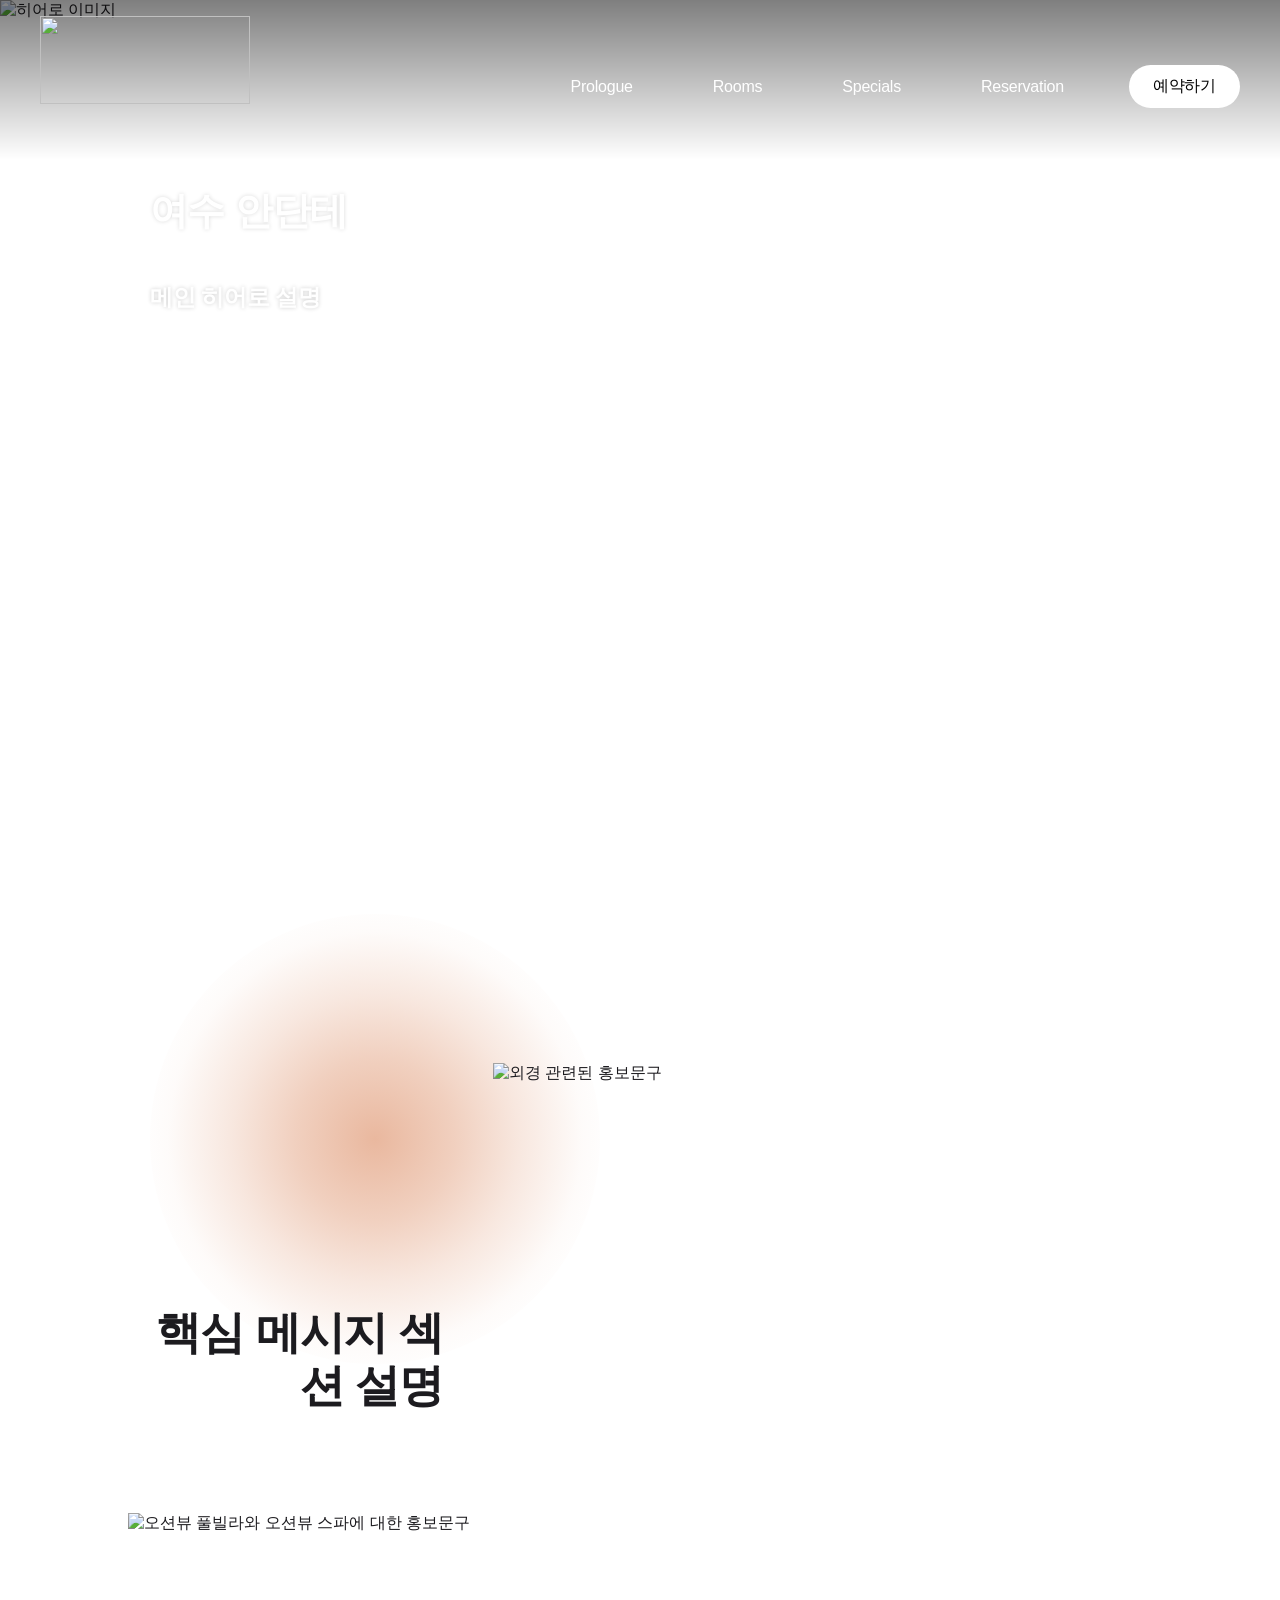
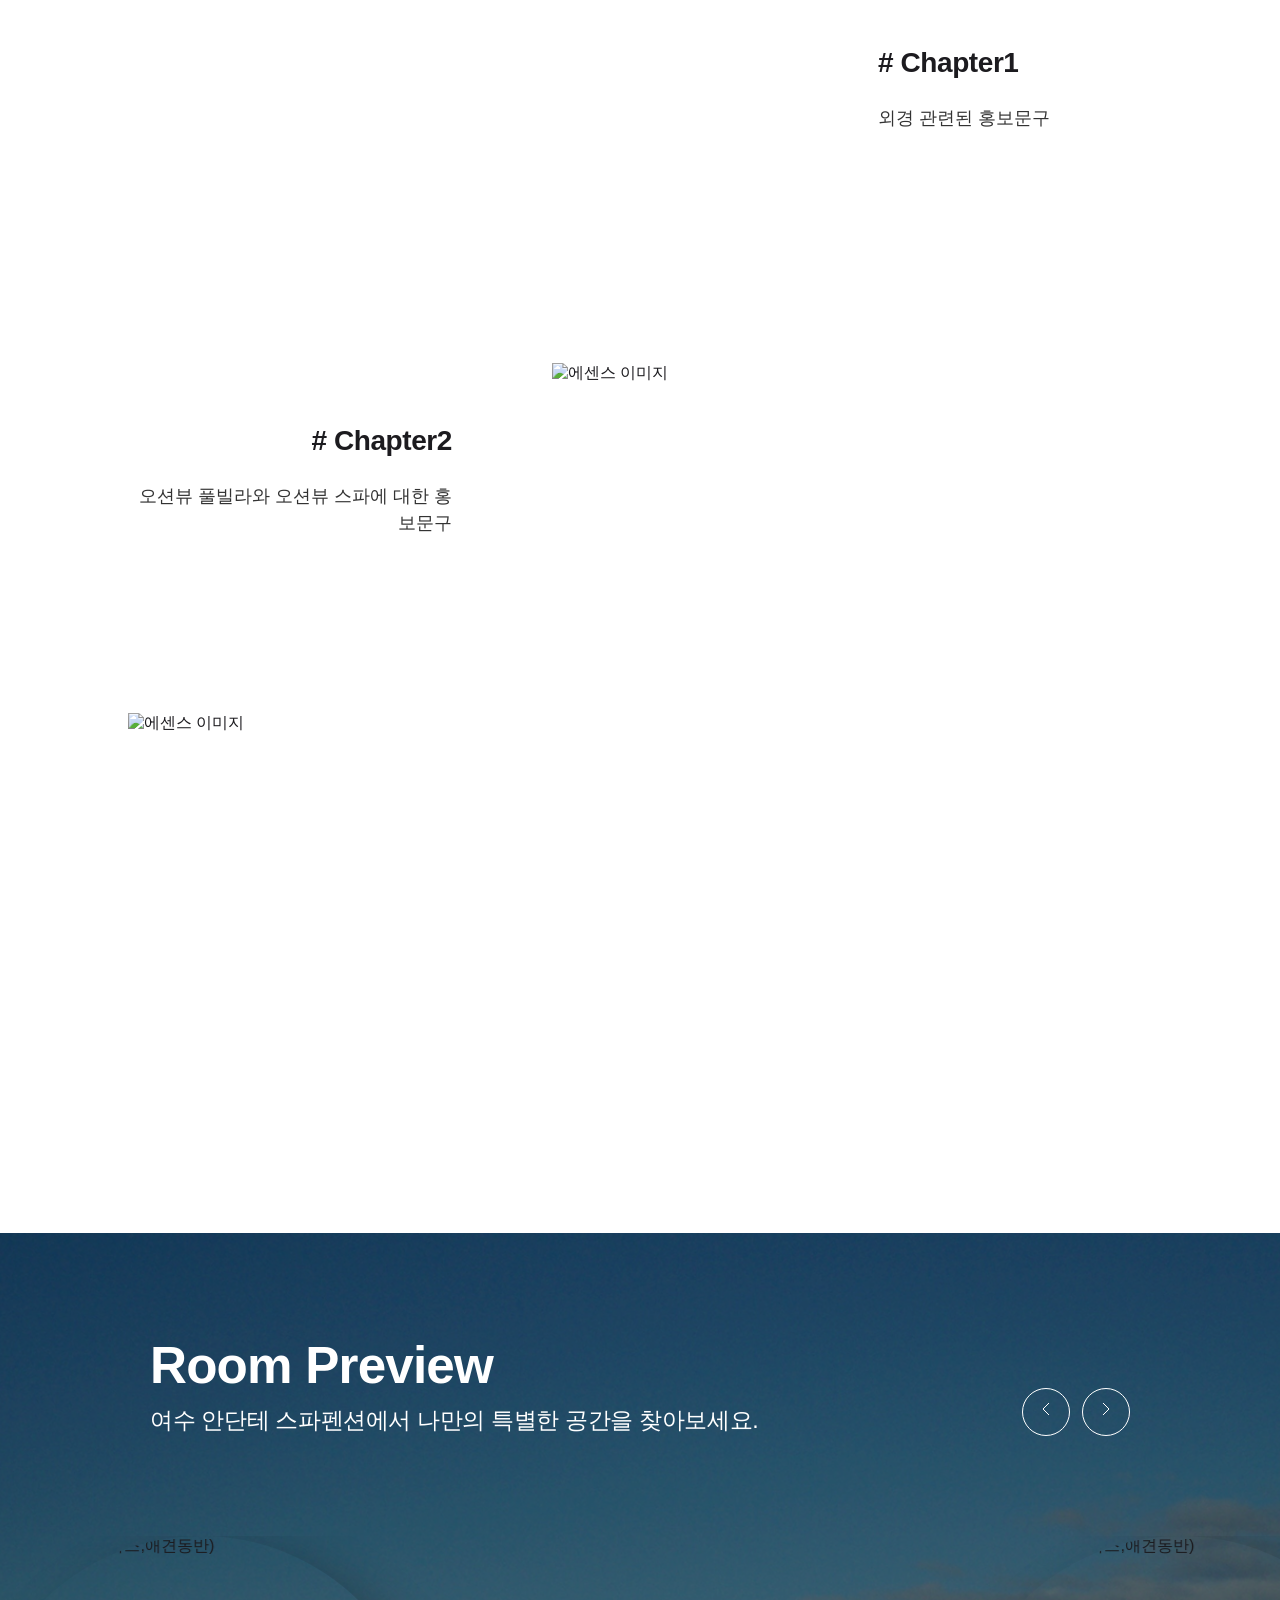
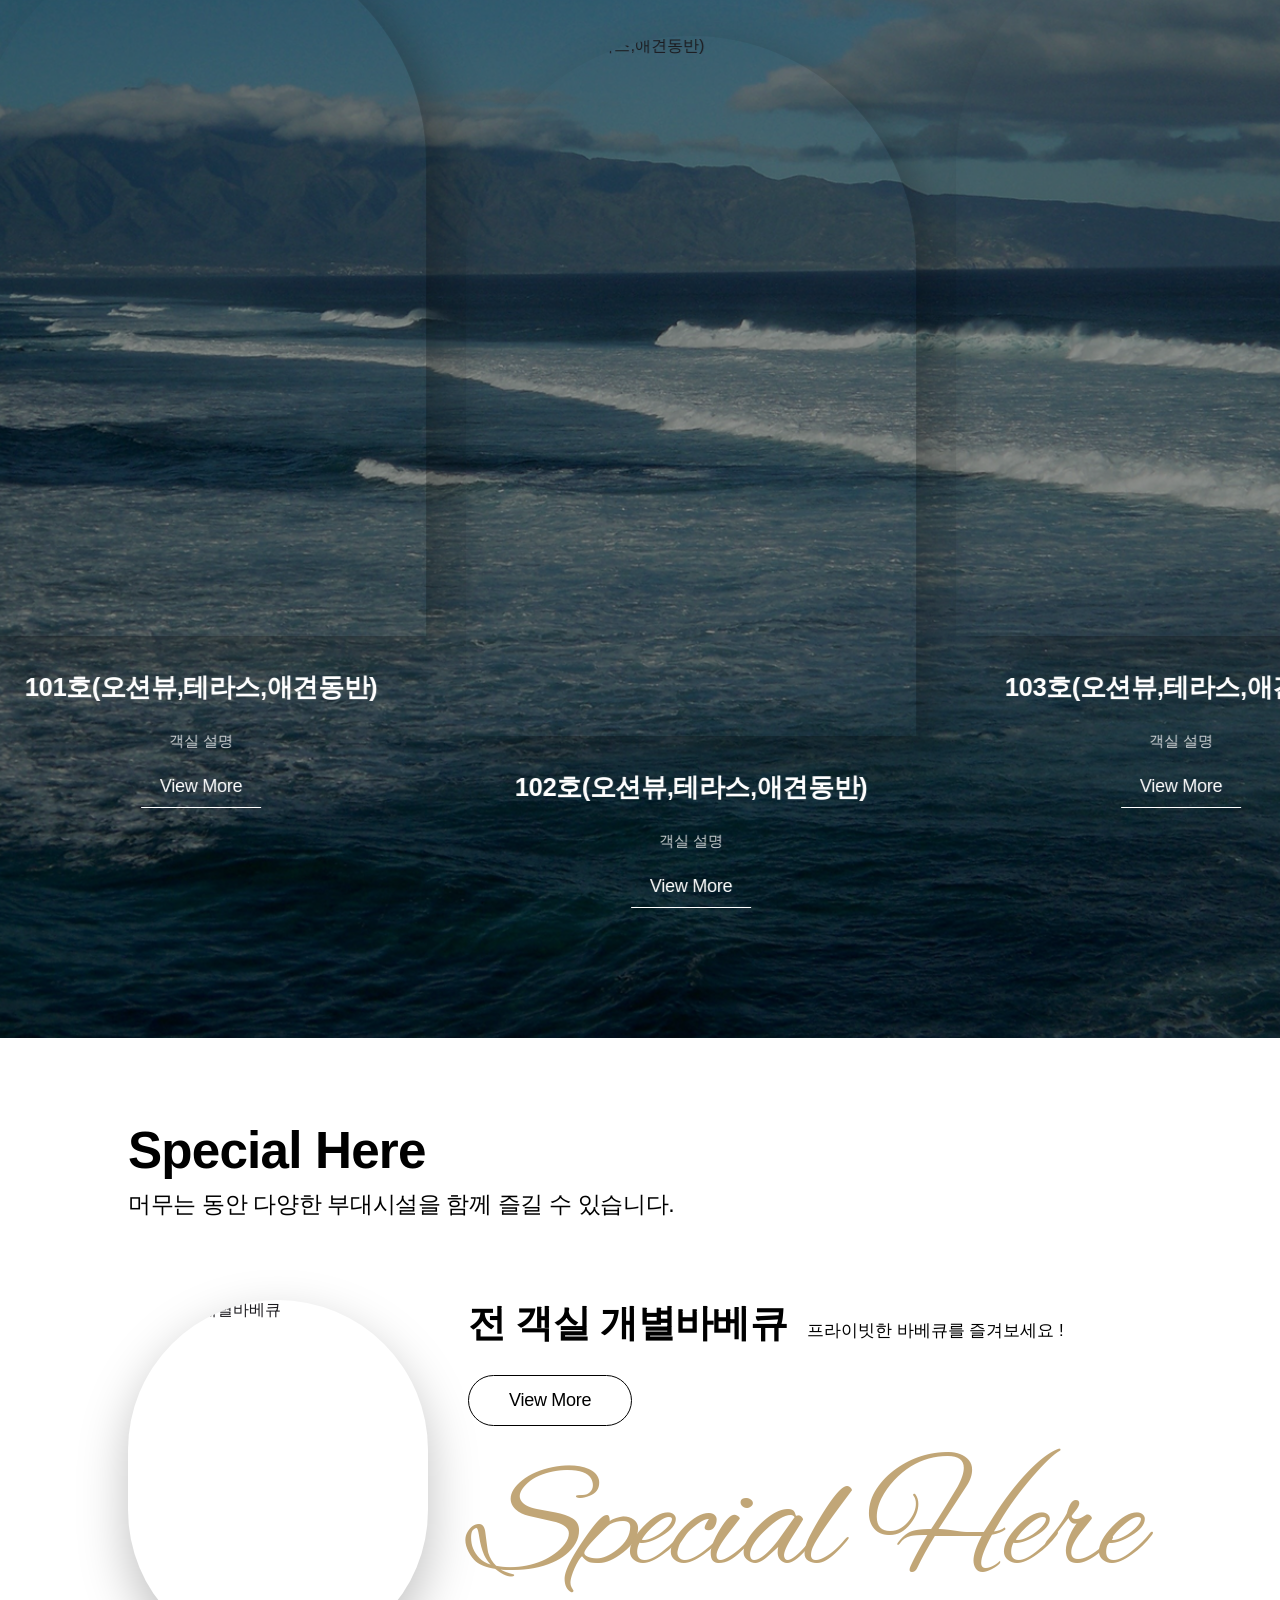
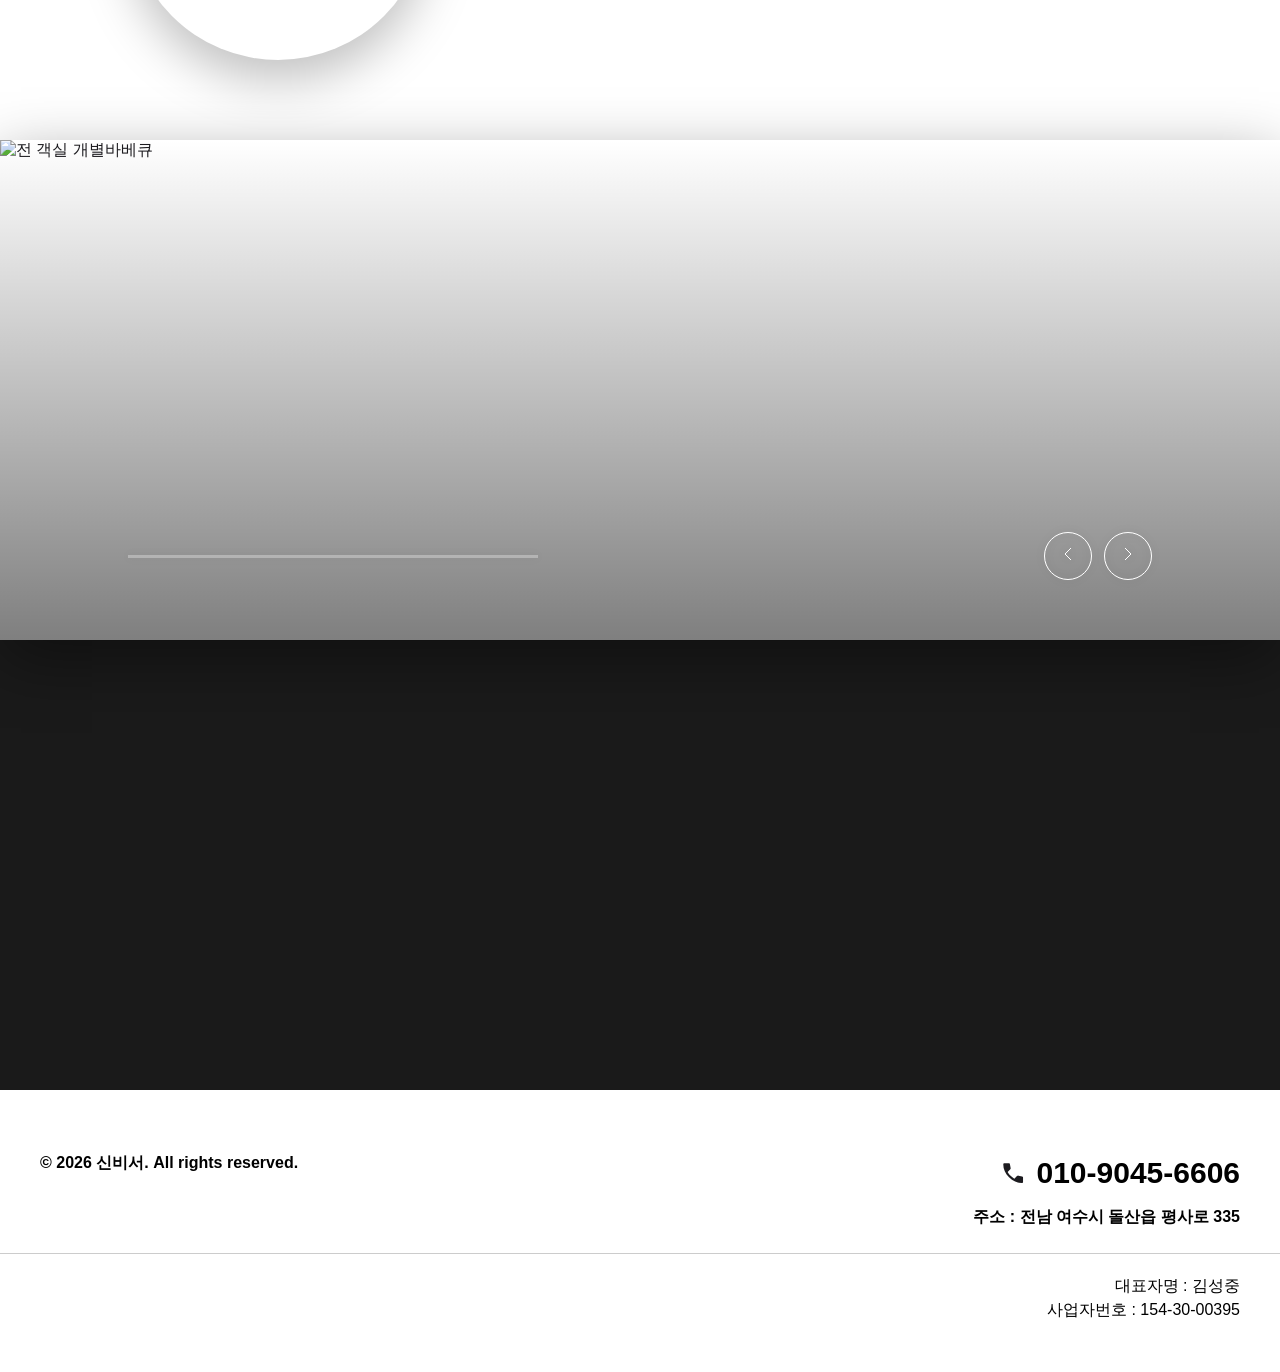
==== index.html @ b18915a6 "Website for andantespa.kr using fullpage_visual template" ====
<!DOCTYPE html>
<html lang="ko">
<head>
    <meta charset="UTF-8">
    <meta name="viewport" content="width=device-width, initial-scale=1.0">
    <title>달토글램핑 - Dalto Glamping</title>

    <!-- Stylesheets -->
    <link rel="stylesheet" href="styles/theme.css">
    <link rel="stylesheet" href="styles/common.css">
    <link rel="stylesheet" href="styles/index.css">
    <link rel="stylesheet" href="styles/popup.css">
  <!-- Open Graph Meta Tags for Social Media -->
  <meta property="og:type" content="website" />
  <meta property="og:title" content="여수 안단테 스파펜션 - 홈" />
  
  
  <meta property="og:url" content="https://andantespa.kr" />

  <!-- Twitter Card Meta Tags -->
  <meta name="twitter:card" content="summary_large_image" />
  <meta name="twitter:title" content="여수 안단테 스파펜션 - 홈" />
  
  
</head>
<body>
    <!-- Navigation (Header) - page-wrapper 밖으로 분리 -->
    <div class="navigation-off">
        <div id="header-container"></div>
    </div>

    <div class="page-wrapper">
        <!-- CUSTOM FIELD : 메인 소개 섹션 이미지 매핑 -->
        <div class="main-section">
            <div class="main-bg" data-hero-slider></div>
            <div class="main-content">
                <!-- custom field : 메인 소개 섹션 타이틀 매핑 -->
                <h1 class="main-title" data-hero-title></h1>
                <div class="title-divider"><div class="bar-progress"></div></div>
                <!-- custom field : 메인 소개 섹션 설명 매핑 -->
                <p class="main-subtitle" data-hero-description></p>
            </div>
            <div class="main-arrow">
                <div class="arrow-left"></div>
                <p class="arrow-number">01</p>
                <div class="arrow-divider"></div>
                <p class="arrow-number">10</p>
                <div class="arrow-right"></div>
            </div>
        </div>

        <!-- custom field : 핵심 메시지 섹션 -->
        <div class="content-1 essence-section">
            <div class="gradient-circle anim-scale-in"></div>

            <div class="content-1-inner">
                <div class="content-group">
                    <div class="title-text" data-essence-description></div>
                    <!-- custom field : 핵심 메시지 섹션 이미지 1 매핑 , 이미지는 총 4개까지만-->
                    <div class="content-image large anim-fade-right">
                        <img data-essence-image-1 src="" alt="">
                    </div>
                </div>

                <div class="con1-item con1-1">
                    <!-- custom field : 핵심 메시지 섹션 이미지 2 매핑 -->
                    <div class="content-image anim-fade-left">
                        <img data-essence-image-2 src="" alt="">
                    </div>
                    <div class="content-text anim-fade-right">
                        <h3 class="chapter-tag"># Chapter1</h3>
                        <!-- custom field : 핵심 메시지 섹션 이미지 1 설명 매핑 -->
                        <p class="chapter-content" data-essence-image-description-1></p>
                    </div>
                </div>

                <div class="con1-34">
                    <div class="con1-item con1-3">
                        <div class="content-text right anim-fade-left">
                            <h3 class="chapter-tag"># Chapter2</h3>
                            <!-- custom field : 핵심 메시지 섹션 이미지 2 설명 매핑 -->
                            <p class="chapter-content" data-essence-image-description-2></p>
                        </div>
                        <!-- custom field : 핵심 메시지 섹션 이미지 3 매핑 -->
                        <div class="content-image tall anim-fade-right">
                            <img data-essence-image-3 src="" alt="">
                        </div>
                    </div>

                    <div class="con1-item con1-4">
                        <!-- custom field : 핵심 메시지 섹션 이미지 4 매핑 -->
                        <div class="content-image wide anim-fade-up">
                            <img data-essence-image-4 src="" alt="">
                        </div>
                    </div>
                </div>
            </div>
        </div>

        <!-- room preview section : 커스텀 영역 x / 룸 정보 매핑 -->
        <div class="content-2 room-preview-section" >
            <div class="content-2-bg"></div>
            <div class="section-header">
                <div class="section-header-outer">
                    <div class="section-header-inner">
                        <div class="text-block">
                            <h2 class="section-title">Room Preview</h2>
                            <!-- 문구 변경되어야 함 (숙소명 + 하드코딩 문구 )-->
                            <p class="section-subtitle" data-rooms-subtitle></p>
                        </div>
                        <div class="arrow-block">
                            <button class="nav-btn prev"><svg width="24" height="24" viewBox="0 0 24 24" fill="none"><path d="M15 6L9 12L15 18" stroke="currentColor" stroke-width="1"/></svg></button>
                            <button class="nav-btn next"><svg width="24" height="24" viewBox="0 0 24 24" fill="none"><path d="M9 6L15 12L9 18" stroke="currentColor" stroke-width="1"/></svg></button>
                        </div>
                    </div>
                </div>
            </div>

            <div class="room-grid">
                <div class="room-scroll-track" data-rooms-container>
                    <!-- 숙소관리 객실 타입 개수에 따라 동적 생성 -->
                </div>
            </div>
        </div>

        <!-- facility section : 커스텀 영역 x / 부대시설 정보 매핑 -->
        <div class="content-3 facility-section">
            <div class="special-left">
                <div class="special-header anim-fade-up">
                    <!-- 하드코딩, 매핑 x -->
                    <h2>Special Here</h2>
                    <p>머무는 동안 다양한 부대시설을 함께 즐길 수 있습니다.</p>
                </div>

                <div class="meditation-image anim-scale-in">
                    <!-- 부대시설 이미지 동적 생성 (mapper) -->
                </div>

                <div class="meditation-info anim-fade-right">
                    <!-- 부대시설 정보 동적 생성 (mapper) -->
                </div>
                <!-- 하드코딩, 매핑 x -->
                <p class="special-script">Special Here</p>

                <div class="arrow-decoration">
                    <svg width="856" height="250" viewBox="0 0 856 250" fill="none" style="overflow:visible">
                        <circle cx="731" cy="125" r="125" fill="white" fill-opacity="0.4"/>
                        <path d="M0 146.5C0 146.5 448.741 146.5 776 146.5L700 89.9999" stroke="black"/>
                    </svg>
                </div>
            </div>

            <div class="special-right anim-fade-right">
                <div class="special-right-image">
                    <!-- 부대시설 오른쪽 이미지 동적 생성 (mapper) -->
                    <div class="image-overlay"></div>
                </div>
                <div class="special-bar">
                    <div class="bar-line"><div class="bar-progress"></div></div>
                    <div class="bar-controls">
                        <button><svg width="24" height="24" viewBox="0 0 24 24" fill="none"><path d="M15 6L9 12L15 18" stroke="currentColor" stroke-width="1"/></svg></button>
                        <button><svg width="24" height="24" viewBox="0 0 24 24" fill="none"><path d="M9 6L15 12L9 18" stroke="currentColor" stroke-width="1"/></svg></button>
                    </div>
                </div>
            </div>
        </div>

        <!-- custom field : 마무리 섹션 -->
        <div class="content-4 closing-section">
            <!-- custom field : 마무리 섹션 이미지 한장 매핑 -->
            <div class="content-4-bg" data-closing-image></div>
            <div class="content-4-text">
                <!-- custom field : 마무리 섹션 제목 매핑 -->
                <h2 data-closing-title></h2>
                <!-- custom field : 마무리 섹션 내용 매핑 -->
                <p data-closing-description></p>
            </div>
        </div>

        <!-- Footer -->
        <div id="footer-container"></div>
    </div>

    <!-- Popup -->
    <div id="popup-container"></div>

    <!-- Scripts -->
    <script src="js/common.js"></script>
    <script src="js/pages/index.js"></script>

    <!-- Data Mapper -->
    <script src="js/image-helpers.js"></script>
    <script src="js/data-mapper/core/base-mapper.js"></script>
    <script src="js/data-mapper/pages/index-mapper.js"></script>
    <script src="js/preview-handler.js"></script>

    <!-- Header / Footer Loader (header.html 로드 → 내부 스크립트 추출 실행 → HeaderFooterMapper 초기화) -->
    <script src="js/header-footer-loader.js"></script>

    <!-- Popup -->
    <script src="js/popup.js"></script>
</body>
</html>
---- styles/theme.css ----
/* CDN Fonts */
@import url('https://cdn.jsdelivr.net/gh/orioncactus/pretendard/dist/web/static/pretendard.min.css');
@import url('https://use.typekit.net/vll4umt.css');

/* Font Faces */
@font-face {
  font-family: 'Aritaburi';
  src: url('https://cdn.jsdelivr.net/gh/projectnoonnu/noonfonts_one@1.0/Arita-buri-SemiBold.woff') format('woff');
  font-weight: 400;
  font-display: swap;
}

/* CSS Variables */
:root {
  --font-ko-main: 'Aritaburi', sans-serif;
  --font-ko-sub: 'Pretendard', sans-serif;
  --font-en-main: 'amandine', sans-serif;
}
---- styles/common.css ----
/* Alex Brush (하드코딩 전용) */
@import url('https://fonts.googleapis.com/css2?family=Alex+Brush&display=swap');
/* Montserrat (하드코딩 전용) */
@import url('https://fonts.googleapis.com/css2?family=Montserrat:wght@400;500;600;700&display=swap');

/* ==========================================
   COMMON STYLES - 피그마 디자인 기반
   ========================================== */

* {
    margin: 0;
    padding: 0;
    box-sizing: border-box;
}

ul, ol, li {
    list-style: none;
}

html {
    font-size: 16px;
}

body {
    font-family: var(--font-ko-sub);
    color: #1c1b1f;
    background: white;
    overflow-x: hidden;
}

img {
    width: 100%;
    height: 100%;
    display: block;
}

a {
    text-decoration: none;
    color: inherit;
}

button {
    border: none;
    background: none;
    cursor: pointer;
    font-family: inherit;
}

/* ==========================================
   HEADER (공통 헤더)
   ========================================== */

.site-header {
    position: fixed;
    left: 0;
    top: 0;
    width: 100%;
    height: 120px;
    z-index: 1001;
    display: flex;
    align-items: center;
    justify-content: center;
    overflow: visible;
    transition: background 0.3s ease;
}

.header-wrapper {
    width: 100%;
    max-width: 1600px;
    flex: 1 1 auto;
    height: 100%;
    position: relative;
    z-index: 1004;
}

.header-inner {
    position: relative;
    display: flex;
    justify-content: space-between;
    align-items: center;
    width: 100%;
    height: 100%;
    padding: 0 40px;
    box-sizing: border-box;
}

.header-logo {
    flex-shrink: 0;
    width: 210px;
    height: 88px;
}

.header-logo img {
    width: 100%;
    height: 100%;
    object-fit: cover;
}

.header-nav {
    display: flex;
    align-items: center;
    gap: 80px;
    align-self: flex-end;
    padding-bottom: 12px;
}

.nav-menu {
    list-style: none;
    display: flex;
    align-items: center;
    gap: 80px;
    margin: 0;
    padding: 0;
}

.nav-menu > li > a {
    font-family: var(--font-en-main);
    font-weight: 500;
    font-size: 20px;
    color: white;
    letter-spacing: -0.225px;
    padding: 0 15px;
}

.btn-book {
    background: white;
    color: black !important;
    padding: 11px 24px !important;
    border-radius: 50px;
    font-family: var(--font-en-main);
    font-weight: 500;
    font-size: 15px;
    letter-spacing: -0.225px;
    white-space: nowrap;
    flex-shrink: 0;
}

.btn-ybs {
    background: white;
    color: black !important;
    padding: 11px 24px !important;
    border-radius: 50px;
    font-family: var(--font-en-main);
    font-weight: 500;
    font-size: 15px;
    letter-spacing: -0.225px;
    white-space: nowrap;
    flex-shrink: 0;
}

.ybs-short {
    display: none;
}

/* 버튼 그룹 - BOOK과 YBS 버튼을 나란히 배치 */
.button-group {
    display: flex !important;
    align-items: center;
    gap: 20px !important;
}

/* 데스크톱: 모바일 전용 요소 숨김 */
.header-menu-btn {
    display: none;
}

.book-short {
    display: none;
}

/* ==========================================
   HEADER DROPDOWN
   ========================================== */

/* 헤더 hover/focus 시 배경 전환 */
.site-header:hover,
.site-header:focus-within {
    background: rgba(40, 40, 40, 0.85);
}

/* 드롭다운 배경 패널 — 데스크톱: 배경만 표시, 콘텐츠 숨김 */
.header-dropdown {
    position: absolute;
    left: 0;
    top: 100%;
    width: 100%;
    height: auto;
    min-height: 350px;
    max-height: calc(100vh - 100px);
    overflow-y: auto;
    -webkit-overflow-scrolling: touch;
    background: rgba(40, 40, 40, 0.85);
    border-top: 1px solid rgba(255, 255, 255, 0.15);
    opacity: 0;
    visibility: hidden;
    pointer-events: none;
    transition: opacity 0.15s ease, visibility 0s linear 0.15s;
    z-index: 1002;
}

.site-header:hover .header-dropdown,
.site-header:focus-within .header-dropdown {
    opacity: 1;
    visibility: visible;
    pointer-events: auto;
    transition: opacity 0.15s ease, visibility 0s linear 0s;
}

/* 데스크톱: 모바일 아코디언 콘텐츠 숨김 */
.header-dropdown-inner {
    display: none;
}

/* 데스크톱: 각 대메뉴 아래 서브메뉴 */
.has-dropdown {
    position: relative;
}

/* hover 브릿지: 메뉴와 서브메뉴 사이 빈 공간을 채워 hover 유지 */
.has-dropdown::after {
    content: '';
    position: absolute;
    top: 100%;
    left: -20px;
    right: -20px;
    height: 50px;
    background: transparent;
}

.dropdown-sub {
    position: absolute;
    top: calc(100% + 40px);
    left: 50%;
    transform: translateX(-50%);
    display: flex;
    flex-direction: column;
    align-items: center;
    gap: 4px;
    opacity: 0;
    visibility: hidden;
    pointer-events: none;
    z-index: 1003;
    transition: opacity 0.15s ease, visibility 0s linear 0.15s;
    max-height: calc(100vh - 200px);
    overflow-y: auto;
    -webkit-overflow-scrolling: touch;
    overscroll-behavior: contain;
    padding-bottom: 10px;
}

.site-header:hover .dropdown-sub,
.site-header:focus-within .dropdown-sub {
    opacity: 1;
    visibility: visible;
    pointer-events: auto;
    transition: opacity 0.15s ease, visibility 0s linear 0s;
}

.dropdown-sub a {
    font-family: var(--font-ko-sub);
    font-weight: 400;
    font-size: 16px;
    line-height: 2;
    color: rgba(255, 255, 255, 0.75);
    white-space: nowrap;
    padding: 0 15px;
    transition: color 0.2s ease;
    max-width: 200px;
    overflow: hidden;
    text-overflow: ellipsis;
    display: block;
    flex-shrink: 0;
}

.dropdown-sub a:hover,
.dropdown-sub a:focus {
    color: white;
}

/* 모바일 아코디언 기본 스타일 (데스크톱에서는 header-dropdown-inner가 숨김) */
.dropdown-columns {
    display: flex;
    gap: 33px;
    padding: 28px 0 45px;
}

.dropdown-col {
    display: flex;
    flex-direction: column;
    align-items: center;
    gap: 4px;
    min-width: 100px;
}

.dropdown-col a {
    font-family: var(--font-ko-sub);
    font-weight: 400;
    font-size: 17px;
    line-height: 2;
    color: rgba(255, 255, 255, 0.75);
    white-space: nowrap;
    transition: color 0.2s ease;
    max-width: 100%;
    overflow: hidden;
    text-overflow: ellipsis;
    display: block;
}

.dropdown-col a:hover,
.dropdown-col a:focus {
    color: white;
}

.dropdown-col-title {
    display: none;
}

.col-arrow {
    display: none;
}

.dropdown-col-links {
    display: flex;
    flex-direction: column;
    align-items: center;
    gap: 4px;
    max-height: calc(100vh - 250px);
    overflow-y: auto;
    -webkit-overflow-scrolling: touch;
}

/* 드롭다운 스크롤바 커스텀 스타일 */
.header-dropdown,
.dropdown-sub,
.dropdown-col-links {
    scrollbar-width: thin;
    scrollbar-color: rgba(255, 255, 255, 0.85) #2a2d35;
}

.header-dropdown::-webkit-scrollbar,
.dropdown-sub::-webkit-scrollbar,
.dropdown-col-links::-webkit-scrollbar {
    width: 4px;
}

.header-dropdown::-webkit-scrollbar-track,
.dropdown-sub::-webkit-scrollbar-track,
.dropdown-col-links::-webkit-scrollbar-track {
    background: #2a2d35;
    border-radius: 3px;
}

.header-dropdown::-webkit-scrollbar-thumb,
.dropdown-sub::-webkit-scrollbar-thumb,
.dropdown-col-links::-webkit-scrollbar-thumb {
    background: rgba(255, 255, 255, 0.85);
    border-radius: 3px;
}

.header-dropdown::-webkit-scrollbar-thumb:hover,
.dropdown-sub::-webkit-scrollbar-thumb:hover,
.dropdown-col-links::-webkit-scrollbar-thumb:hover {
    background: rgba(255, 255, 255, 0.95);
}

/* ==========================================
   FOOTER (공통 푸터)
   ========================================== */

.site-footer {
    background: var(--color-primary);
    margin-top: 0;
    padding: 60px 0 50px;
}

.footer-wrapper {
    width: 100%;
    max-width: 1600px;
    margin: 0 auto;
    display: flex;
    justify-content: space-between;
    align-items: flex-start;
    padding: 0 40px 0;
}

.footer-left {
    flex-shrink: 0;
}

.footer-copyright {
    font-family: var(--font-ko-sub);
    font-weight: 600;
    font-size: 16px;
    line-height: 1.6;
    color: black;
}

.footer-copyright p {
    margin: 0;
}

.footer-right {
    text-align: right;
}

.footer-contact {
    margin-bottom: 20px;
}

.contact-item {
    display: flex;
    align-items: center;
    justify-content: flex-end;
    gap: 10px;
    margin-bottom: 6px;
}

.icon-phone,
.icon-map {
    width: 26px;
    height: 26px;
}

.phone-number {
    font-family: var(--font-ko-sub);
    font-weight: 700;
    font-size: 30px;
    line-height: 1.5;
    color: black;
    margin: 0;
}

.address {
    font-family: var(--font-ko-sub);
    font-weight: 700;
    font-size: 16px;
    line-height: 2;
    color: black;
    margin: 0;
}

.footer-info {
    margin-top: 12px;
}

.footer-info p {
    font-family: var(--font-ko-sub);
    font-size: 16px;
    line-height: 1.5;
    color: black;
    margin: 0;
}

.footer-info strong {
    font-weight: 700;
}

.footer-divider {
    max-width: 1600px;
    height: 1px;
    background: rgba(0, 0, 0, 0.2);
    margin: 0 auto 20px;
}

.footer-info-wrapper {
    width: 100%;
    max-width: 1600px;
    margin: 0 auto;
    padding: 0 40px;
    text-align: right;
}

/* ==========================================
   TABLET RESPONSIVE (max-width: 1140px)
   ========================================== */

@media (max-width: 1140px) {
    .book-full {
        display: none;
    }

    .book-short {
        display: inline;
    }
}


/* ==========================================
   MEDIUM RESPONSIVE (max-width: 1400px)
   ========================================== */

@media (max-width: 1400px) {
    .header-nav {
        gap: 50px;
    }

    .nav-menu {
        gap: 50px;
    }

    .nav-menu > li > a {
        font-size: 16px;
    }

    .button-group {
        gap: 12px !important;
    }

    .dropdown-sub a {
        font-size: 14px;
        padding: 0 8px;
        max-width: 6em;
        overflow: hidden;
        text-overflow: ellipsis;
        white-space: nowrap;
    }
}

/* ==========================================
   TABLET RESPONSIVE (max-width: 1100px)
   ========================================== */

@media (max-width: 1100px) {
    .header-inner {
        padding: 0 20px;
    }

    .header-logo {
        flex-shrink: 1;
        min-width: 120px;
    }

    .header-nav {
        gap: 40px;
    }

    .nav-menu {
        gap: 40px;
    }

    .nav-menu > li > a {
        font-size: 15px;
        padding: 0 8px;
        white-space: nowrap;
    }

    .btn-book,
    .btn-ybs {
        padding: 9px 14px !important;
        font-size: 13px;
        white-space: nowrap;
        flex-shrink: 0;
    }

    .book-full {
        display: none;
    }

    .book-short {
        display: inline;
    }

    .button-group {
        gap: 10px !important;
    }
}

/* ==========================================
   MOBILE RESPONSIVE (max-width: 768px)
   ========================================== */

@media (max-width: 768px) {

    /* --- HEADER --- */
    .site-header {
        height: 70px;
    }

    .header-wrapper {
        max-width: 100%;
    }

    .header-inner {
        padding: 0 20px;
    }

    .header-logo {
        width: 120px;
        height: 50px;
    }

    .header-nav {
        gap: 16px;
        align-self: center;
        padding-bottom: 0;
    }

    /* 모바일: Menu 버튼 표시 */
    .header-menu-btn {
        display: block;
        font-family: var(--font-en-main);
        font-weight: 500;
        font-size: 14px;
        color: white;
        letter-spacing: -0.225px;
        cursor: pointer;
    }

    /* 모바일: 개별 메뉴 숨김, Book 버튼만 표시 */
    .nav-menu {
        gap: 16px;
    }

    .nav-menu li {
        display: none;
    }

    .nav-menu li:last-child {
        display: flex;
    }

    /* 모바일: 버튼 그룹을 우측 하단 fixed로 배치 */
    .button-group {
        position: fixed !important;
        right: 20px !important;
        bottom: 30px !important;
        gap: 12px !important;
        flex-direction: column !important;
        z-index: 999;
    }

    .button-group .btn-book,
    .button-group .btn-ybs {
        width: 90px;
        text-align: center;
    }

    .book-full {
        display: none;
    }

    .book-short {
        display: inline;
    }

    .ybs-full {
        display: none;
    }

    .ybs-short {
        display: inline;
    }

    .btn-book {
        padding: 8px 0;
        font-size: 12px;
        display: flex;
        align-items: center;
        justify-content: center;
    }

    .btn-ybs {
        padding: 8px 0;
        font-size: 12px;
        display: flex;
        align-items: center;
        justify-content: center;
    }

    /* --- DROPDOWN (모바일) --- */

    /* 데스크톱 서브메뉴 숨김 */
    .dropdown-sub {
        display: none !important;
    }

    /* 모바일: hover 배경 비활성화 */
    .site-header:hover,
    .site-header:focus-within {
        background: none;
    }

    .site-header.menu-active {
        background: rgba(40, 40, 40, 0.85);
    }

    /* 모바일 드롭다운 패널 */
    .header-dropdown {
        position: fixed;
        top: 70px;
        left: 0;
        width: 100%;
        height: calc(100vh - 70px);
        overflow-y: auto;
        -webkit-overflow-scrolling: touch;
        overscroll-behavior: none;
        border-top: none;
        transition: opacity 0.2s ease, visibility 0s linear 0.2s;
    }

    .site-header:hover .header-dropdown,
    .site-header:focus-within .header-dropdown {
        opacity: 0;
        visibility: hidden;
        pointer-events: none;
    }

    .site-header .header-dropdown.is-open,
    .site-header:hover .header-dropdown.is-open,
    .site-header:focus-within .header-dropdown.is-open {
        opacity: 1;
        visibility: visible;
        pointer-events: auto;
        transition: opacity 0.2s ease, visibility 0s linear 0s;
    }

    /* 모바일: 아코디언 콘텐츠 표시 */
    .header-dropdown-inner {
        display: block;
        padding: 0 20px;
    }

    .dropdown-columns {
        gap: 0;
        padding: 10px 0 30px;
        flex-direction: column;
    }

    .dropdown-col {
        align-items: flex-start;
        text-align: left;
        min-width: auto;
        width: 100%;
        padding: 12px 0;
    }

    .dropdown-col-title {
        display: flex;
        align-items: center;
        justify-content: space-between;
        font-family: var(--font-en-main);
        font-weight: 500;
        font-size: 15px;
        color: white;
        letter-spacing: -0.225px;
        padding-bottom: 8px;
        margin-bottom: 0;
        border-bottom: 1px solid rgba(255, 255, 255, 0.3);
        width: 100%;
        cursor: pointer;
    }

    .col-arrow {
        display: block;
        width: 8px;
        height: 8px;
        border-right: 1.5px solid white;
        border-bottom: 1.5px solid white;
        transform: rotate(45deg);
        transition: transform 0.25s ease;
    }

    .dropdown-col.is-expanded .col-arrow {
        transform: rotate(-135deg);
    }

    .dropdown-col-links {
        overflow: hidden;
        max-height: 0;
        transition: max-height 0.3s ease, padding 0.3s ease;
        padding: 0;
        align-items: flex-start;
    }

    .dropdown-col.is-expanded .dropdown-col-links {
        max-height: 1000px;
        padding: 8px 0 4px;
    }

    /* --- FOOTER --- */
    .site-footer {
        padding: 40px 0 30px;
    }

    .footer-wrapper {
        flex-direction: column;
        padding: 0 20px;
        gap: 30px;
    }

    .footer-right {
        text-align: left;
    }

    .contact-item {
        justify-content: flex-start;
    }

    .phone-number {
        font-size: 22px;
    }

    .footer-divider {
        margin: 0 20px 16px;
    }

    .footer-info-wrapper {
        padding: 0 20px;
        text-align: left;
    }

    .footer-info p {
        font-size: 13px;
    }
}
---- styles/index.css ----
/* ==========================================
   INDEX PAGE - 반응형 리팩토링
   ========================================== */

body {
    margin: 0;
    padding: 0;
}

.page-wrapper {
    width: 100%;
    background: white;
    overflow-x: hidden;
}

#footer-container {
    margin: 0;
    padding: 0;
    line-height: 0;
    font-size: 0;
    background: var(--color-primary);
}

/* ==========================================
   NAVIGATION (HEADER)
   ========================================== */

.navigation-off {
    position: fixed;
    left: 0;
    top: 0;
    width: 100%;
    max-width: none;
    height: 160px;
    background: linear-gradient(to bottom, rgba(0, 0, 0, 0.5), transparent);
    z-index: 999;
    pointer-events: none;
    overflow: visible;
}

.navigation-off .site-header,
.navigation-off .header-dropdown {
    pointer-events: auto;
}

/* ==========================================
   MAIN HERO SECTION
   ========================================== */

.main-section {
    position: relative;
    width: 100%;
    height: 100vh;
    min-height: 600px;
    max-height: 960px;
    overflow: hidden;
}

.main-bg {
    position: absolute;
    inset: 0;
}

.main-slide {
    position: absolute;
    inset: 0;
    opacity: 0;
    transition: opacity 1.2s ease;
}

.main-slide.active {
    opacity: 1;
}

.main-slide img {
    width: 100%;
    height: 100%;
    object-fit: cover;
    transform: scale(1);
}


.main-content {
    position: absolute;
    left: 150px;
    top: 0;
    z-index: 1;
    padding-top: 180px;
    max-width: 1600px;
}

.main-title {
    font-family: 'Montserrat', sans-serif;
    font-weight: 700;
    font-size: clamp(28px, 3vw, 40px);
    line-height: 1.6;
    color: white;
    letter-spacing: -0.6px;
    text-shadow: 0px 0px 4px rgba(0, 0, 0, 0.15);
    margin: 0;
}

.title-divider {
    width: 658px;
    height: 3px;
    background: rgba(255, 255, 255, 0.3);
    margin-top: 12px;
    position: relative;
    overflow: hidden;
}

.title-divider .bar-progress {
    position: absolute;
    left: 0;
    top: 0;
    height: 100%;
    width: 100%;
    background: white;
    transform-origin: left;
    transform: scaleX(0);
    animation: progressFill 4s linear infinite;
}

.main-subtitle {
    font-family: var(--font-ko-main);
    font-weight: 700;
    font-size: clamp(18px, 1.8vw, 24px);
    line-height: 1.5;
    color: white;
    letter-spacing: -0.36px;
    text-shadow: 0px 0px 4px rgba(0, 0, 0, 0.2);
    margin: 24px 0 0;
}

.main-arrow {
    position: absolute;
    left: 50%;
    bottom: 40px;
    transform: translateX(-50%);
    display: flex;
    align-items: center;
    gap: 24px;
    z-index: 1;
}

.arrow-left,
.arrow-right {
    width: 9px;
    height: 9px;
    border-left: 1px solid white;
    border-bottom: 1px solid white;
}

.arrow-left {
    transform: rotate(45deg);
}

.arrow-right {
    transform: rotate(-135deg);
}

.arrow-number {
    font-family: var(--font-en-main);
    font-size: 26px;
    line-height: 36px;
    color: white;
    letter-spacing: -0.39px;
    margin: 0;
}

.arrow-divider {
    width: 10px;
    height: 1px;
    background: white;
    transform: rotate(90deg);
}

/* ==========================================
   CONTENT SECTION 1
   ========================================== */

.content-1 {
    position: relative;
    width: 100%;
    background: var(--color-primary);
    overflow: visible;
    padding-bottom: 120px;
}

.content-1-inner {
    position: relative;
    width: 80%;
    max-width: 1600px;
    margin: 0 auto;
    padding: 163px 0 0;
    box-sizing: border-box;
    display: flex;
    flex-direction: column;
    gap: 100px;
}

.gradient-circle {
    position: absolute;
    left: 150px;
    top: 14px;
    width: 450px;
    height: 450px;
    border-radius: 50%;
    background: radial-gradient(circle, rgba(231, 176, 148, 0.9) 0%, rgba(231, 176, 148, 0.6) 25%, rgba(231, 176, 148, 0.3) 45%, rgba(231, 176, 148, 0.05) 65%, rgba(231, 176, 148, 0) 75%);
}

.content-group {
    display: flex;
    justify-content: flex-end;
    align-items: flex-end;
    gap: 100px;
    width: 100%;
}

.title-text {
    font-family: var(--font-en-main);
    font-weight: 700;
    font-size: 60px;
    line-height: 1.2;
    color: var(--color-secondary);
    letter-spacing: -1.05px;
    text-align: right;
    min-width: 0;
}

.title-text p {
    margin: 0;
}

.content-group .content-image.large {
    flex-shrink: 1;
    width: 900px;
    max-width: 100%;
    height: 350px;
}

.con1-item {
    width: 100%;
}

.con1-1 {
    display: flex;
    gap: 100px;
    align-items: center;
}

.con1-3 {
    display: contents;
}

.con1-4 {
    display: contents;
}

/* con1-3 텍스트 + con1-4 wide 이미지가 왼쪽 열,
   con1-3 tall 이미지가 오른쪽 열 전체를 span하는 2열 grid */
.con1-34 {
    display: grid;
    grid-template-columns: 1fr minmax(0, 600px);
    grid-template-rows: minmax(350px, auto) 400px;
    column-gap: 100px;
    width: 100%;
}

.con1-34 .content-text.right {
    grid-column: 1;
    grid-row: 1;
    width: auto;
    align-self: start;
}

.con1-34 .content-image.tall {
    grid-column: 2;
    grid-row: 1 / span 2;
    align-self: stretch;
}

.con1-34 .content-image.wide {
    grid-column: 1;
    grid-row: 2;
    align-self: stretch;
}

.content-image {
    overflow: hidden;
}

.content-image img {
    width: 100%;
    height: 100%;
    object-fit: cover;
}

.con1-1 .content-image {
    width: 650px;
    height: 350px;
}

.con1-2 .content-image.large {
    width: 900px;
    height: 350px;
}

.con1-3 .content-image.tall {
    width: 100%;
    height: 100%;
}

.con1-4 .content-image.wide {
    width: 100%;
    height: 100%;
}

.content-text {
    flex: 1;
}

.content-text.right {
    text-align: right;
    width: 892px;
    padding: 60px 0;
}

.chapter-tag {
    font-family: var(--font-ko-main);
    font-weight: 700;
    font-size: 28px;
    line-height: 36px;
    color: var(--color-secondary);
    letter-spacing: -0.42px;
    margin: 0 0 24px 0;
}

.chapter-content {
    font-family: var(--font-ko-sub);
    font-weight: 500;
    font-size: 18px;
    line-height: 1.5;
    color: rgba(0, 0, 0, 0.8);
    margin: 0;
}

/* ==========================================
   CONTENT SECTION 2: ROOM PREVIEW
   ========================================== */

.content-2 {
    position: relative;
    width: 100%;
    padding: 100px 0 120px;
}

.content-2-bg {
    position: absolute;
    inset: 0;
    background-image: url('../images/bg.png');
    background-size: cover;
    background-position: center;
}

.content-2-bg::after {
    content: '';
    position: absolute;
    inset: 0;
    background: rgba(0, 0, 0, 0.45);
}

.content-2 > .section-header {
    position: relative;
    z-index: 2;
    margin-bottom: 40px;
}

.section-header-outer {
    width: 100%;
}

.section-header-inner {
    width: 100%;
    max-width: 1600px;
    margin: 0 auto;
    padding: 0 150px;
    box-sizing: border-box;
    display: flex;
    align-items: flex-end;
    justify-content: space-between;
}

.section-header-inner .text-block {
    flex: 1;
}

.section-header-inner .arrow-block {
    flex-shrink: 0;
    display: flex;
    gap: 12px;
}

.nav-btn {
    width: 48px;
    height: 48px;
    border: 1px solid white;
    border-radius: 50%;
    color: white;
    background: transparent;
    font-size: 18px;
    cursor: pointer;
    transition: background 0.3s ease, color 0.3s ease;
}

.nav-btn:hover {
    background: white;
    color: black;
}

.section-title {
    font-family: var(--font-en-main);
    font-weight: 700;
    font-size: clamp(36px, 4vw, 54px);
    line-height: 1.3;
    color: white;
    letter-spacing: -0.81px;
    margin: 0 0 6px 0;
}

.section-subtitle {
    font-family: var(--font-ko-main);
    font-weight: 500;
    font-size: clamp(18px, 1.8vw, 24px);
    line-height: 1.3;
    color: white;
    letter-spacing: -0.36px;
    margin: 0;
}

.room-grid {
    position: relative;
    z-index: 2;
    overflow: hidden;
    margin-top: 100px;
}

.room-scroll-track {
    display: flex;
    gap: 40px;
    width: max-content;
    will-change: transform;
}

.room-grid.no-rolling {
    overflow: visible;
    display: flex;
    justify-content: center;
}

.room-grid.no-rolling .room-scroll-track {
    width: auto;
    will-change: auto;
    justify-content: center;
}

.room-card {
    flex-shrink: 0;
    width: min(450px, 80vw);
    display: flex;
    flex-direction: column;
    gap: 33px;
}

.room-card:nth-child(odd) {
    margin-top: 0;
}

.room-card:nth-child(even) {
    margin-top: 100px;
}

.room-image {
    width: 100%;
    aspect-ratio: 450 / 700;
    border-radius: 300px 300px 0 0;
    overflow: hidden;
    box-shadow: 20px 20px 50px rgba(0, 0, 0, 0.3);
}

.room-image img {
    width: 100%;
    height: 100%;
    object-fit: cover;
}

.room-info {
    display: flex;
    flex-direction: column;
    align-items: center;
    text-align: center;
    gap: 24px;
}

.room-info h3 {
    font-family: var(--font-ko-sub);
    font-weight: 700;
    font-size: clamp(22px, 2vw, 28px);
    line-height: 36px;
    color: white;
    letter-spacing: -0.42px;
    margin: 0;
}

.room-info p {
    font-family: var(--font-ko-sub);
    font-weight: 500;
    font-size: clamp(15px, 1.2vw, 18px);
    line-height: 1.5;
    color: rgba(255, 255, 255, 0.8);
    max-width: 435px;
    margin: 0;
}

.btn-more {
    position: relative;
    font-family: var(--font-ko-main);
    font-size: 18px;
    color: white;
    letter-spacing: -0.27px;
    background: none;
    border: none;
    cursor: pointer;
    padding-bottom: 10px;
}

.btn-more::after {
    content: '';
    display: block;
    width: 120px;
    height: 1px;
    background: white;
    margin: 10px auto 0;
}

/* ==========================================
   CONTENT SECTION 3: SPECIAL HERE
   ========================================== */

.content-3 {
    position: relative;
    width: 100%;
    background: var(--color-primary);
    overflow: visible;
    display: flex;
}

.special-left {
    position: relative;
    flex: 1;
    min-width: 0;
    padding: 100px 60px 100px 8%;
    z-index: 10;
    display: grid;
    grid-template-areas:
        "header header"
        "image  info"
        "script script";
    grid-template-columns: min(400px, 38vw) 1fr;
    column-gap: 60px;
    row-gap: 60px;
    align-content: start;
}

.special-header {
    grid-area: header;
    margin-bottom: 0;
}

.special-header h2 {
    font-family: var(--font-en-main);
    font-weight: 700;
    font-size: clamp(36px, 4vw, 54px);
    line-height: 1.3;
    color: black;
    letter-spacing: -0.81px;
    margin: 0 0 6px 0;
}

.special-header p {
    font-family: var(--font-ko-main);
    font-weight: 500;
    font-size: clamp(18px, 1.8vw, 24px);
    line-height: 1.3;
    color: black;
    letter-spacing: -0.36px;
    margin: 0;
}

.meditation-image {
    grid-area: image;
    display: grid;
    width: 100%;
    aspect-ratio: 400 / 480;
    border-radius: 300px;
    overflow: hidden;
    box-shadow: 0px 20px 50px rgba(0, 0, 0, 0.25);
}

.meditation-image img {
    grid-area: 1 / 1;
    width: 100%;
    height: 100%;
    object-fit: cover;
    opacity: 0;
    transition: opacity 1.2s ease;
}

.meditation-image img.active {
    opacity: 1;
}

.meditation-info {
    grid-area: info;
    display: grid;
    position: relative;
    z-index: 1;
    align-self: center;
}

.meditation-info .facility-slide {
    grid-area: 1 / 1;
    transition: opacity 1.2s ease;
    pointer-events: none;
    opacity: 0;
}

.meditation-info .facility-slide.active {
    opacity: 1;
    pointer-events: auto;
}

.meditation-title {
    font-family: var(--font-ko-main);
    font-weight: 700;
    font-size: clamp(30px, 3vw, 42px);
    line-height: 1.2;
    color: black;
    letter-spacing: -0.63px;
    margin: 0 0 100px 0;
}

.meditation-text {
    font-family: var(--font-ko-sub);
    font-weight: 500;
    font-size: clamp(16px, 1.3vw, 20px);
    line-height: 1.3;
    color: black;
    max-width: 371px;
    margin: 20px 0 30px 0;
}

.btn-outline {
    border: 1px solid black;
    border-radius: 100px;
    padding: 14px 40px;
    font-family: var(--font-ko-main);
    font-size: 18px;
    color: black;
    background: transparent;
    letter-spacing: -0.27px;
    cursor: pointer;
}

.special-script {
    grid-area: script;
    font-family: 'Alex Brush', cursive;
    font-size: clamp(60px, 12vw, 200px);
    line-height: 1.3;
    color: #c1a677;
    letter-spacing: -3px;
    margin: 0;
    white-space: nowrap;
}

.arrow-decoration {
    position: absolute;
    left: 45%;
    top: 330px;
    z-index: 0;
    overflow: visible;
    pointer-events: none;
}

.arrow-decoration svg {
    width: 856px;
    height: 250px;
    overflow: visible;
}

.special-right {
    width: 45%;
    flex-shrink: 0;
    display: grid;
    z-index: 1;
}

.special-right-image {
    grid-area: 1 / 1;
    display: grid;
    min-height: 800px;
    border-radius: 300px 0 0 0;
    overflow: hidden;
    box-shadow: 0 20px 60px rgba(0, 0, 0, 0.4);
}

.special-right-image img {
    grid-area: 1 / 1;
    width: 100%;
    height: 100%;
    object-fit: cover;
    opacity: 0;
    transition: opacity 1.2s ease;
}

.special-right-image img.active {
    opacity: 1;
}

.image-overlay {
    grid-area: 1 / 1;
    background: linear-gradient(to bottom, transparent, rgba(0, 0, 0, 0.5));
    z-index: 1;
    pointer-events: none;
}

.special-bar {
    grid-area: 1 / 1;
    align-self: end;
    justify-self: start;
    width: 80%;
    margin: 0 0 60px 10%;
    z-index: 2;
    display: flex;
    align-items: center;
}

.bar-line {
    width: 40%;
    height: 3px;
    background: rgba(255, 255, 255, 0.3);
    filter: drop-shadow(0px 0px 4px rgba(0, 0, 0, 0.13));
    position: relative;
    overflow: hidden;
}

.bar-progress {
    position: absolute;
    left: 0;
    top: 0;
    height: 100%;
    width: 100%;
    background: white;
    transform-origin: left;
    transform: scaleX(0);
    animation: progressFill 4s linear infinite;
}

@keyframes progressFill {
    0% { transform: scaleX(0); }
    100% { transform: scaleX(1); }
}

.bar-controls {
    margin-left: auto;
    display: flex;
    gap: 12px;
}

.bar-controls button {
    width: 48px;
    height: 48px;
    border: 1px solid white;
    border-radius: 50%;
    color: white;
    background: transparent;
    font-size: 20px;
    cursor: pointer;
    filter: drop-shadow(0px 0px 4px rgba(0, 0, 0, 0.13));
}

/* ==========================================
   CONTENT SECTION 4: UNDER THE MOONLIGHT
   ========================================== */

.content-4 {
    position: relative;
    width: 100%;
    min-height: 400px;
    height: 50vh;
    max-height: 620px;
    overflow: hidden;
    margin-bottom: 0;
    background-color: #1a1a1a;
}

.content-4-bg {
    position: absolute;
    inset: 0;
    background-size: cover;
    background-position: center;
}

.content-4-text {
    position: relative;
    z-index: 1;
    display: flex;
    flex-direction: column;
    align-items: center;
    justify-content: center;
    height: 100%;
    text-align: center;
    padding: 0 8%;
}

.content-4-text h2 {
    font-family: var(--font-en-main);
    font-weight: 700;
    font-size: clamp(30px, 3.5vw, 46px);
    line-height: 1.3;
    color: white;
    margin: 0 0 20px 0;
}

.content-4-text p {
    font-family: var(--font-ko-main);
    font-weight: 700;
    font-size: clamp(16px, 1.6vw, 22px);
    line-height: 1.5;
    color: white;
    margin: 0;
}

/* ==========================================
   SCROLL ANIMATIONS
   ========================================== */

/* Hero entrance */
.main-content {
    opacity: 0;
    animation: heroFadeIn 1.2s ease forwards 0.3s;
}

.main-arrow {
    opacity: 0;
    animation: heroFadeIn 1s ease forwards 1s;
}

@keyframes heroFadeIn {
    to {
        opacity: 1;
    }
}

/* Base hidden state for scroll-triggered elements */
.anim-fade-up {
    opacity: 0;
    transform: translateY(60px);
    transition: opacity 0.8s ease, transform 0.8s ease;
}

.anim-fade-up.is-visible {
    opacity: 1;
    transform: none;
}

.anim-fade-left {
    opacity: 0;
    transform: translateX(-80px);
    transition: opacity 0.8s ease, transform 0.8s ease;
}

.anim-fade-left.is-visible {
    opacity: 1;
    transform: translateX(0);
}

.anim-fade-right {
    opacity: 0;
    transform: translateX(80px);
    transition: opacity 0.8s ease, transform 0.8s ease;
}

.anim-fade-right.is-visible {
    opacity: 1;
    transform: translateX(0);
}

.anim-scale-in {
    opacity: 0;
    transform: scale(0.9);
    transition: opacity 0.9s ease, transform 0.9s ease;
}

.anim-scale-in.is-visible {
    opacity: 1;
    transform: scale(1);
}

/* Staggered delays */
.anim-delay-1 { transition-delay: 0.1s; }
.anim-delay-2 { transition-delay: 0.2s; }
.anim-delay-3 { transition-delay: 0.3s; }
.anim-delay-4 { transition-delay: 0.4s; }

/* Room scroll track */
.room-scroll-track {
    opacity: 1;
}

/* Image hover zoom */
.content-image img,
.room-image img {
    transition: transform 0.6s ease;
}

.meditation-image img,
.special-right-image img {
    transition: transform 0.6s ease, opacity 1.2s ease;
}

.content-image:hover img,
.room-image:hover img,
.meditation-image:hover img,
.special-right-image:hover img {
    transform: scale(1.05);
}

/* Button hover effects */
.btn-more,
.btn-outline,
.btn-book {
    transition: opacity 0.3s ease, transform 0.3s ease;
}

.btn-more:hover,
.btn-outline:hover,
.btn-book:hover {
    opacity: 0.8;
    transform: translateY(-2px);
}

/* Parallax background */
.main-bg {
    transition: transform 0.1s linear;
}

.content-4-bg {
    transition: none;
}

.content-2-bg {
    transition: none;
}

/* Title text line-by-line animation */
.title-text p {
    opacity: 0;
    transform: translateX(40px);
    transition: opacity 0.7s ease, transform 0.7s ease;
}

.title-text.is-visible p:nth-child(1) { opacity: 1; transform: translateX(0); transition-delay: 0.1s; }
.title-text.is-visible p:nth-child(2) { opacity: 1; transform: translateX(0); transition-delay: 0.3s; }
.title-text.is-visible p:nth-child(3) { opacity: 1; transform: translateX(0); transition-delay: 0.5s; }

/* ==========================================
   TABLET RESPONSIVE (max-width: 1100px)
   ========================================== */

@media (max-width: 1400px) {
    .title-text {
        font-size: clamp(36px, 3.5vw, 60px);
    }

    .content-group {
        gap: 50px;
    }

    /* --- CONTENT 3: SPECIAL HERE (공통) --- */
    .content-3 {
        flex-direction: column;
    }

    .special-right {
        width: 100%;
    }

    .special-right-image {
        min-height: 500px;
        border-radius: 0;
    }

    .arrow-decoration {
        display: none;
    }
}

/* --- CONTENT 3: 769px~1400px 전용 --- */
@media (min-width: 769px) and (max-width: 1400px) {
    .special-left {
        padding: 80px 10vw;
        grid-template-areas:
            "header header"
            "image  info"
            "image  script";
        grid-template-columns: min(300px, 40%) 1fr;
        column-gap: 40px;
        row-gap: 0;
    }

    .special-script {
        grid-area: script;
        align-self: start;
        margin-top: -30px;
    }

    .special-header {
        margin-bottom: 80px;
    }

    .meditation-info {
        align-self: start;
    }

    .meditation-info .facility-slide {
        display: grid;
        grid-template-columns: auto 1fr;
        align-items: baseline;
        gap: 0 20px;
    }

    .meditation-info .facility-slide.active {
        display: grid;
    }

    .meditation-info .meditation-title {
        grid-column: 1;
    }

    .meditation-info .meditation-text {
        grid-column: 2;
    }

    .meditation-info .btn-outline {
        grid-column: 1 / -1;
        justify-self: start;
        margin-top: 20px;
    }

    .meditation-title {
        margin-bottom: 0;
    }

    .meditation-text {
        margin: 0;
    }
}

@media (max-width: 1200px) {
    /* --- CON1-1 --- */
    .con1-1 {
        gap: 40px;
    }

    .con1-1 .content-image {
        width: auto;
        flex: 1 1 0;
        min-width: 0;
        height: 300px;
    }

    .content-text {
        flex: 0 0 220px;
        min-width: 220px;
    }

    /* --- CON1-34 --- */
    .con1-34 {
        grid-template-columns: minmax(220px, 1fr) minmax(0, 1fr);
        grid-template-rows: auto auto;
        column-gap: 40px;
    }

    .content-text.right {
        width: auto;
        min-width: 220px;
        padding: 30px 0;
    }

    .con1-34 .content-image.tall {
        aspect-ratio: 1 / 1;
        align-self: auto;
    }

    .con1-34 .content-image.wide {
        aspect-ratio: 4 / 3;
        align-self: auto;
    }
}

/* ==========================================
   MOBILE RESPONSIVE (max-width: 768px)
   ========================================== */

@media (max-width: 768px) {

    /* --- NAVIGATION GRADIENT --- */
    .navigation-off {
        height: 100px;
    }

    /* --- HERO SECTION --- */
    .main-section {
        height: 500px;
        min-height: auto;
        max-height: none;
    }

    .main-bg {
        display: flex;
        overflow-x: auto;
        overflow-y: hidden;
        -webkit-overflow-scrolling: touch;
        scroll-snap-type: x mandatory;
        scrollbar-width: none;
    }

    .main-bg::-webkit-scrollbar {
        display: none;
    }

    .main-slide {
        position: relative;
        inset: auto;
        flex: 0 0 100%;
        width: 100%;
        height: 100%;
        opacity: 1;
        scroll-snap-align: start;
    }

    .main-slide img {
        width: 100%;
        height: 100%;
        object-fit: cover;
    }

    .main-content {
        left: 0;
        right: 0;
        padding-top: 100px;
        max-width: none;
        text-align: center;
    }

    .main-title,
    .main-subtitle {
        text-align: center;
        padding: 0 20px;
        white-space: normal;
        word-break: keep-all;
    }

    .main-title br,
    .main-subtitle br {
        display: none;
    }

    .title-divider {
        width: 80%;
        margin-left: auto;
        margin-right: auto;
    }

    .main-arrow {
        gap: 16px;
    }

    /* --- CONTENT 1: PROLOGUE --- */
    .content-1 {
        height: auto;
        padding-bottom: 60px;
    }

    .content-1-inner {
        width: 100%;
        padding: 60px 20px 0;
        margin: 0;
        gap: 40px;
        box-sizing: border-box;
    }

    .gradient-circle {
        display: none;
    }

    .content-group {
        flex-direction: column;
        align-items: flex-start;
        gap: 30px;
    }

    .title-text {
        font-size: 36px;
        text-align: left;
    }

    .content-group .content-image.large {
        width: 100%;
        height: auto;
        aspect-ratio: 650 / 350;
    }

    .con1-item {
        width: 100%;
    }

    .con1-1 {
        flex-direction: column;
        align-items: flex-start;
        gap: 24px;
    }

    .con1-1 .content-image {
        width: 100%;
        height: auto;
        aspect-ratio: 650 / 350;
        flex: none;
    }

    /* con1-34: 그리드 → 세로 스택 */
    .con1-34 {
        display: flex;
        flex-direction: column;
        gap: 40px;
    }

    .con1-34 .content-text.right {
        grid-column: auto;
        grid-row: auto;
        width: 100%;
        text-align: left;
        padding: 0;
        order: 3;
    }

    .con1-34 .content-image.tall {
        grid-column: auto;
        grid-row: auto;
        width: 100%;
        height: auto;
        aspect-ratio: 650 / 350;
        align-self: auto;
        order: 1;
    }

    .con1-34 .content-image.wide {
        grid-column: auto;
        grid-row: auto;
        width: 100%;
        height: auto;
        aspect-ratio: 650 / 350;
        align-self: auto;
        order: 2;
    }

    .content-text.right {
        width: 100%;
        text-align: left;
        padding: 24px 0;
    }

    .chapter-tag {
        font-size: 22px;
        margin-bottom: 16px;
    }

    .chapter-content {
        font-size: 15px;
    }

    /* --- CONTENT 2: ROOM PREVIEW --- */
    .content-2 {
        padding: 60px 0 80px;
    }

    .section-header-inner {
        padding: 0 20px;
    }

    .section-subtitle {
        line-height: 1.5;
    }

    .section-header-inner .arrow-block {
        display: none;
    }

    .room-grid {
        margin-top: 40px;
        overflow-x: auto;
        -webkit-overflow-scrolling: touch;
        scroll-snap-type: x mandatory;
        padding-bottom: 20px;
    }

    .room-scroll-track {
        gap: 20px;
        padding: 0 20px;
    }

    .room-grid.no-rolling {
        padding: 0 20px;
    }

    .room-grid.no-rolling .room-scroll-track {
        padding: 0;
        flex-wrap: wrap;
        gap: 20px;
    }

    .room-card {
        scroll-snap-align: start;
    }

    .room-image {
        aspect-ratio: auto;
        height: 420px;
    }

    .room-card:nth-child(even) {
        margin-top: 0;
    }

    /* --- CONTENT 3: SPECIAL HERE --- */
    .content-3 {
        height: auto;
        flex-direction: column;
    }

    .special-left {
        padding: 60px 20px;
        display: flex;
        flex-direction: column;
        gap: 20px;
    }

    .special-header {
        order: 1;
        margin-bottom: 0 !important;
    }

    .special-header p {
        line-height: 1.5;
    }

    .meditation-image {
        width: 260px;
        height: 320px;
        margin: 0 auto;
        order: 2;
    }

    .meditation-info {
        text-align: center;
        order: 4;
    }

    .meditation-info .facility-slide {
        display: none;
        flex-direction: column;
        align-items: center;
        text-align: center;
    }

    .meditation-info .facility-slide.active {
        display: flex;
    }

    .meditation-info .btn-outline {
        margin-top: 20px;
        max-width: none;
    }

    .meditation-info .slide-b {
        position: absolute;
        left: 0;
        right: 0;
        top: 0;
        text-align: center;
    }

    .meditation-title {
        margin-bottom: 20px;
        text-align: center !important;
    }

    .meditation-text {
        max-width: 100%;
        margin-bottom: 20px;
        text-align: center !important;
    }

    .special-script {
        font-size: 80px;
        margin-top: 0;
        order: 3;
        text-align: center;
        z-index: 1;
    }

    .arrow-decoration {
        display: none;
    }

    .special-right {
        width: 100%;
    }

    .special-right-image {
        min-height: 400px;
        border-radius: 0;
    }

    .special-bar {
        left: 5%;
        bottom: 30px;
        width: 90%;
    }

    .bar-controls button {
        width: 40px;
        height: 40px;
        font-size: 16px;
    }

    /* --- CONTENT 4: MOONLIGHT --- */
    .content-4 {
        height: 250px;
        min-height: auto;
        max-height: none;
    }

    .content-4-text {
        padding: 0 20px;
    }
}
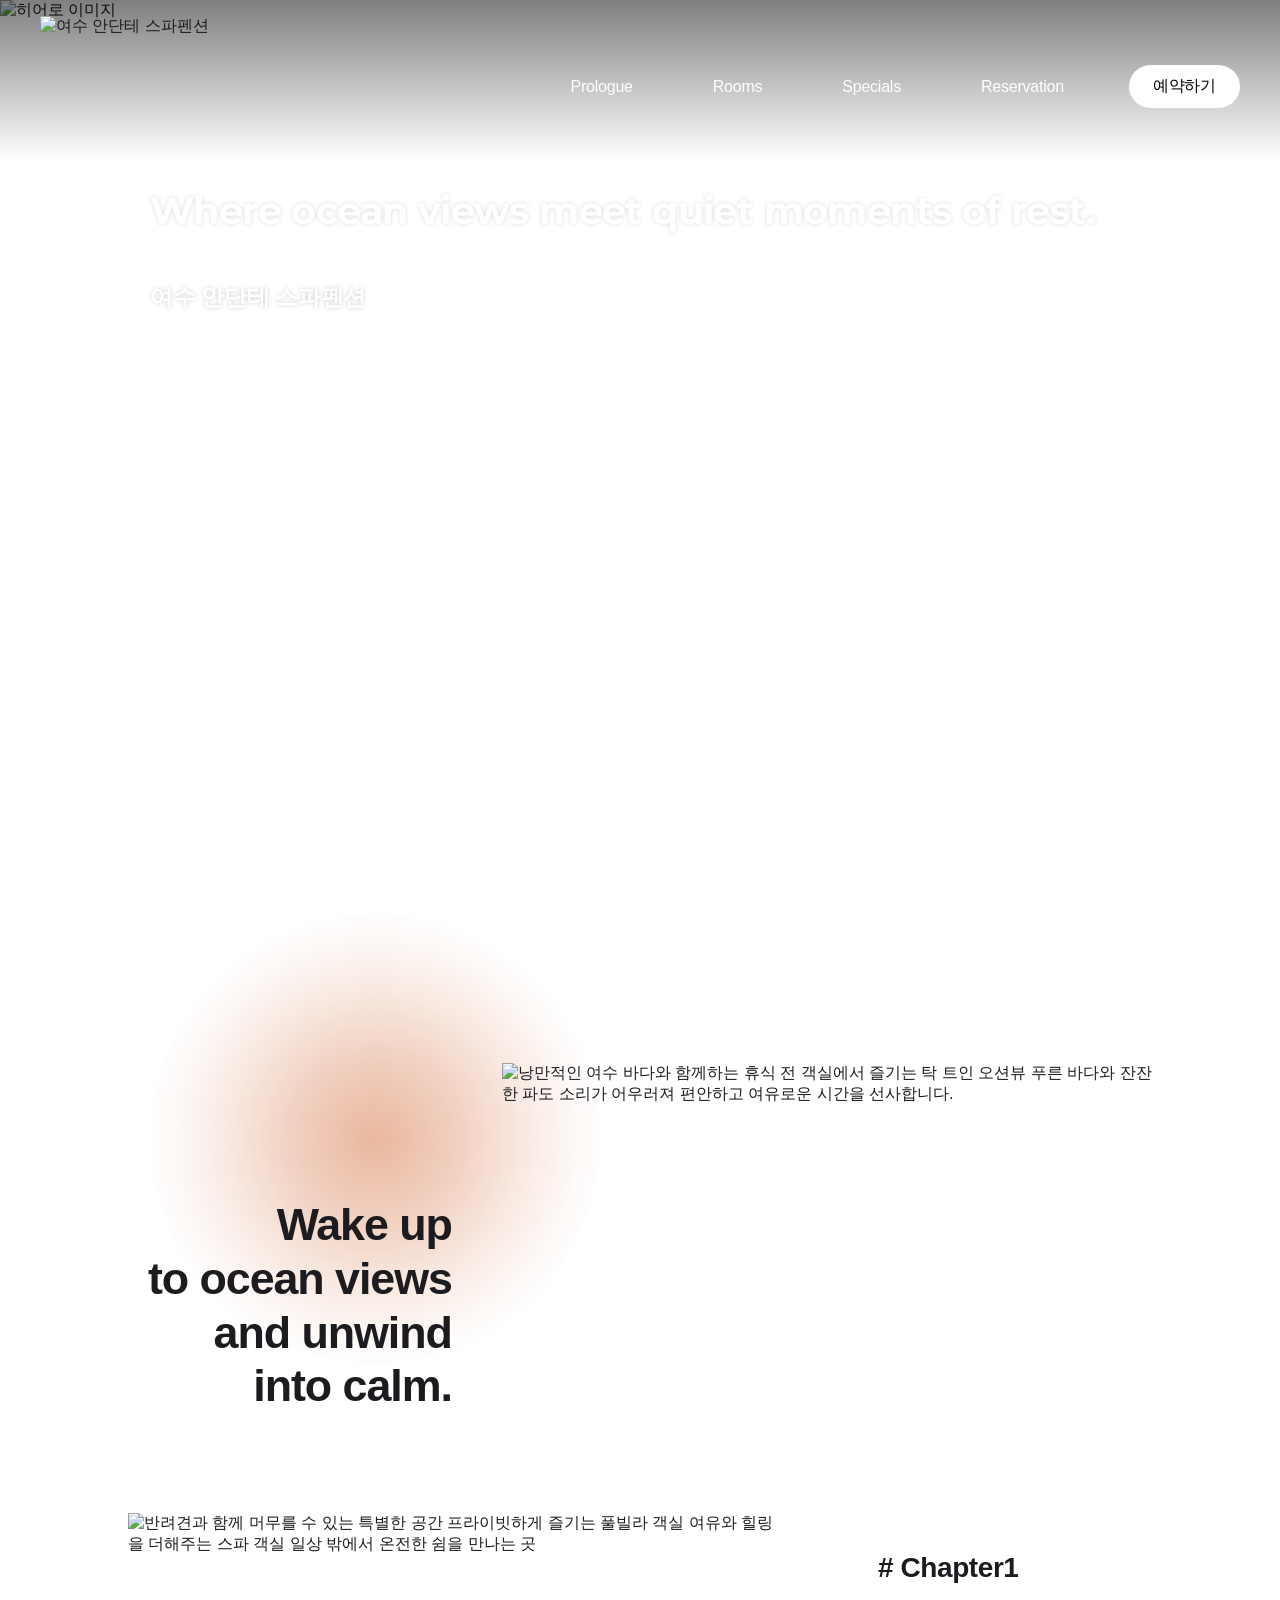
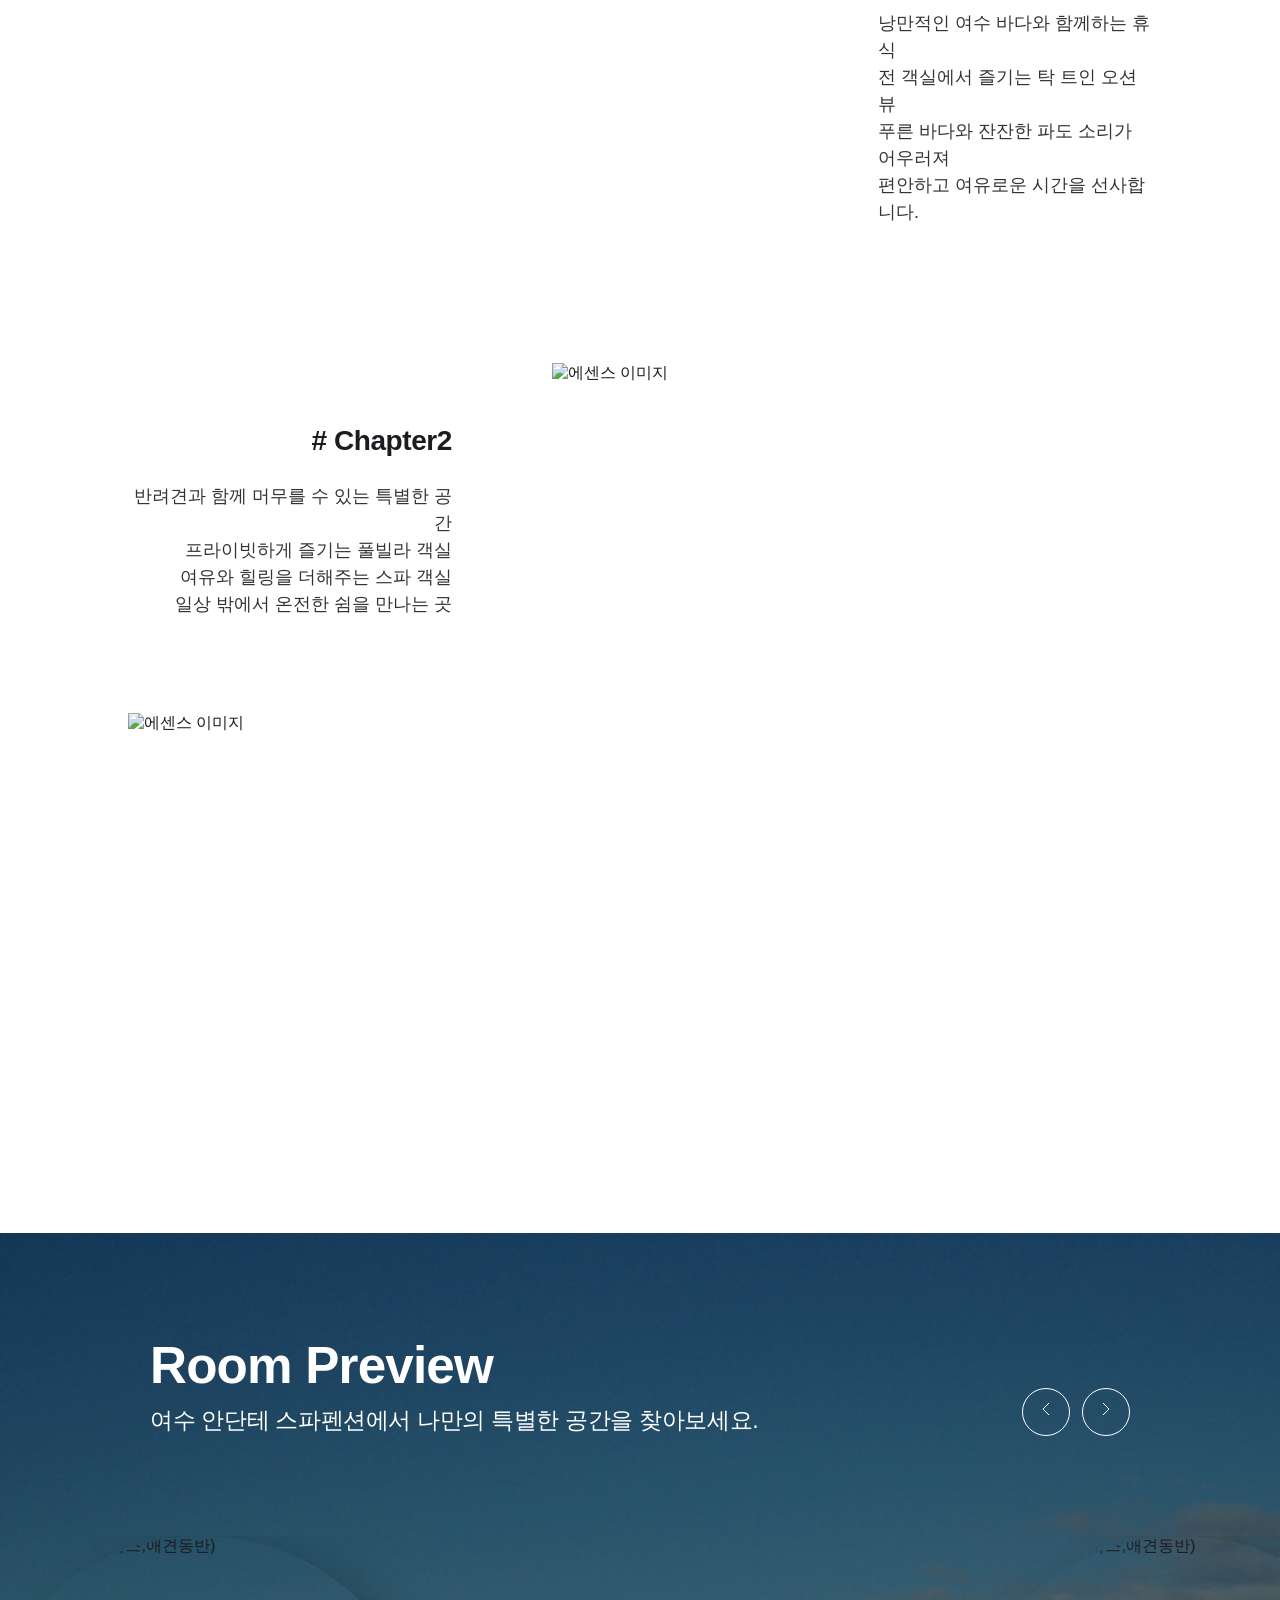
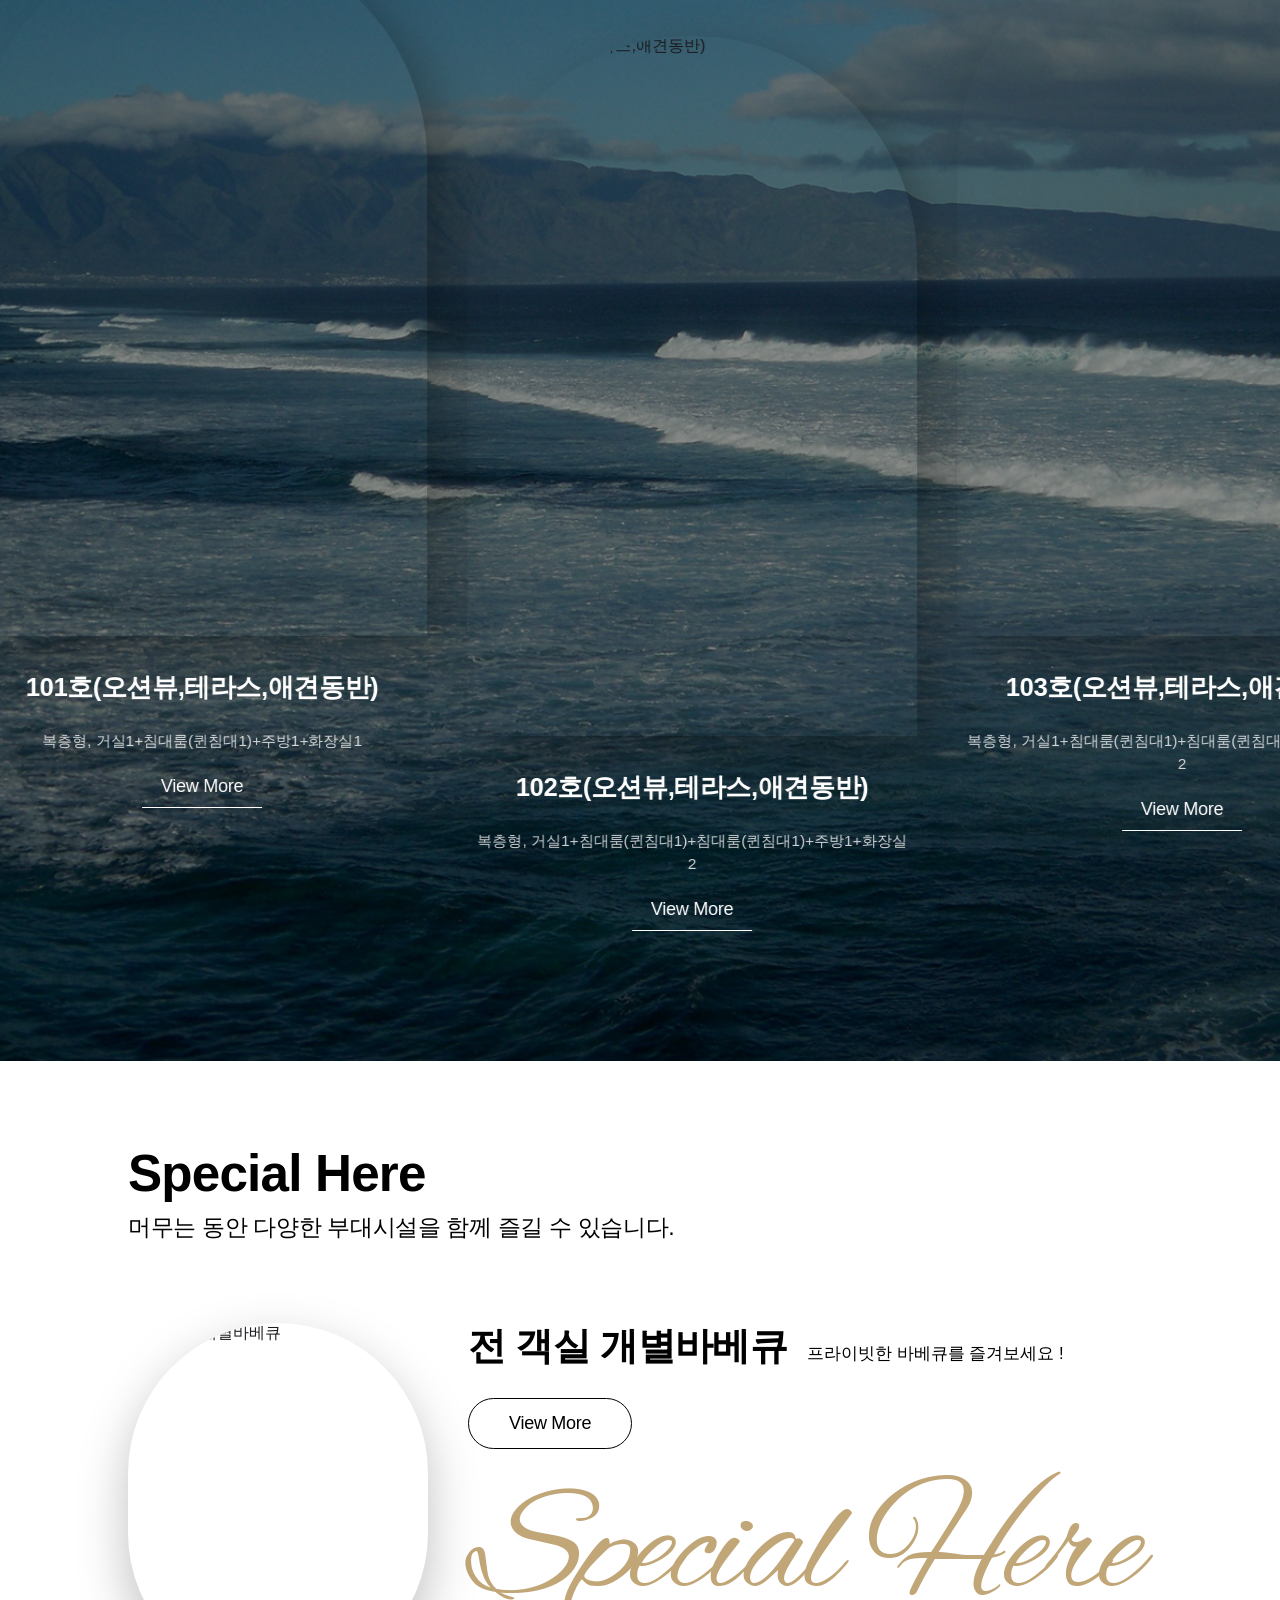
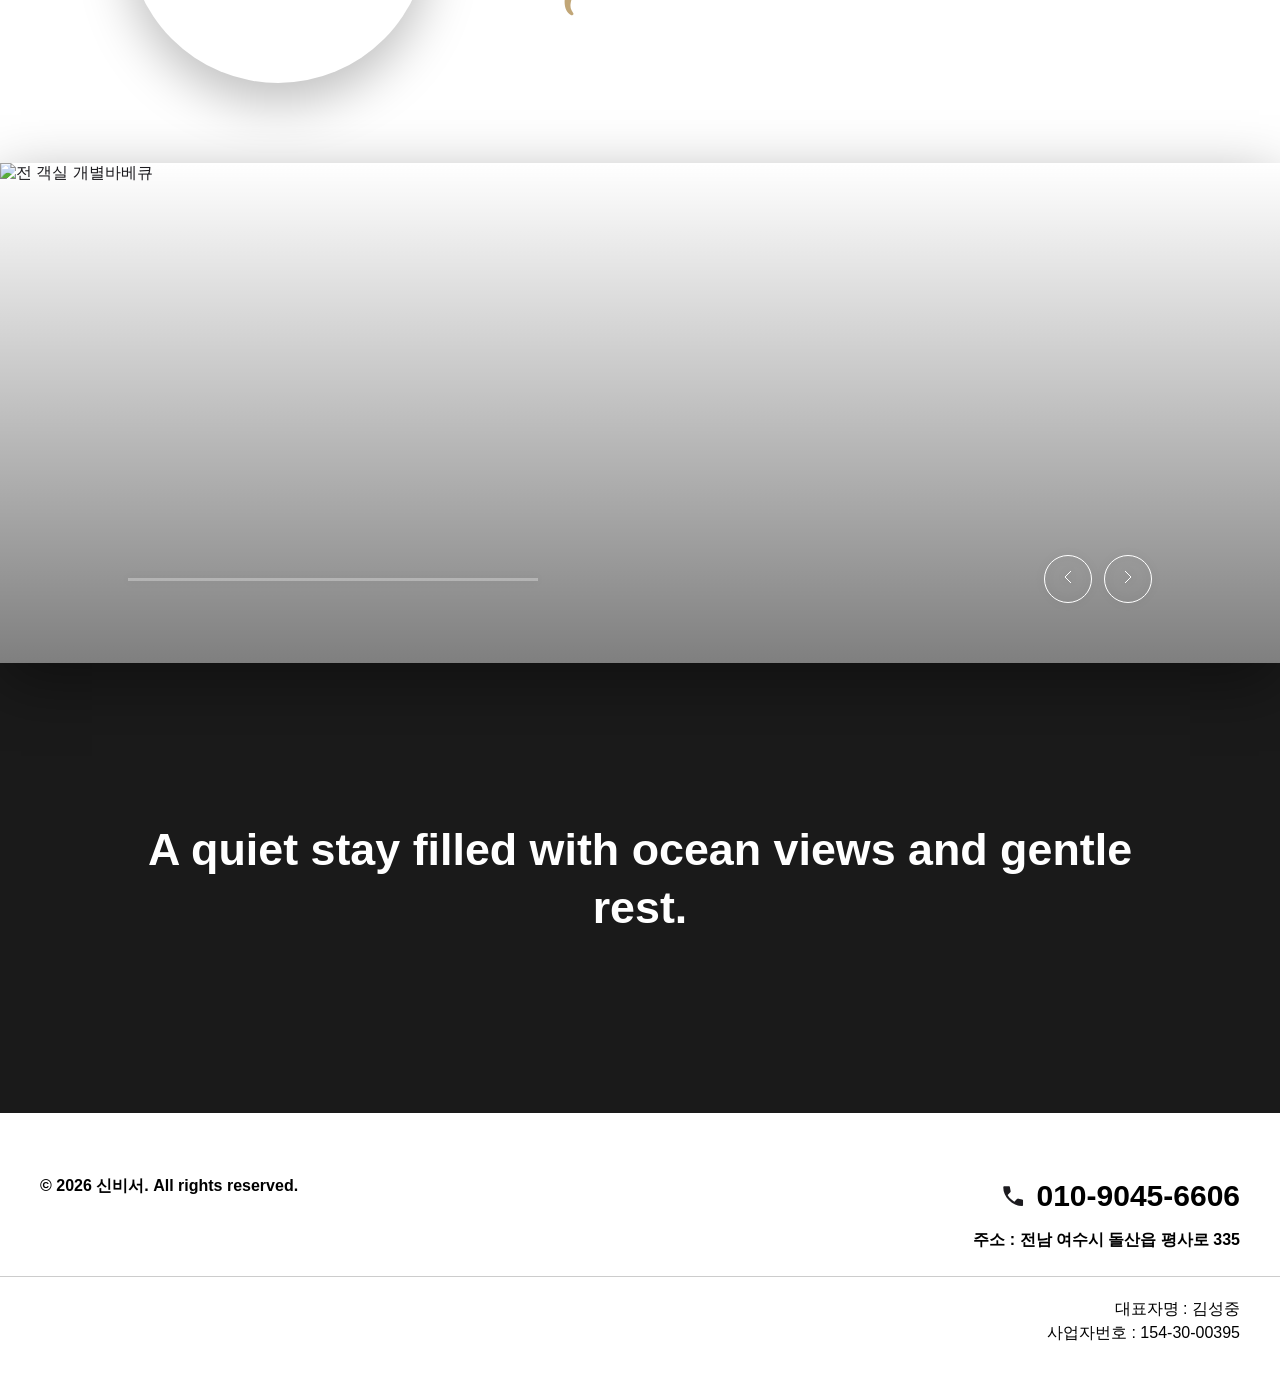
==== commit 10b11525: "Update template code and data - deploy-template-update-1775814825514" ====
--- a/index.html
+++ b/index.html
@@ -3,7 +3,7 @@
 <head>
     <meta charset="UTF-8">
     <meta name="viewport" content="width=device-width, initial-scale=1.0">
-    <title>달토글램핑 - Dalto Glamping</title>
+    <title></title>
 
     <!-- Stylesheets -->
     <link rel="stylesheet" href="styles/theme.css">
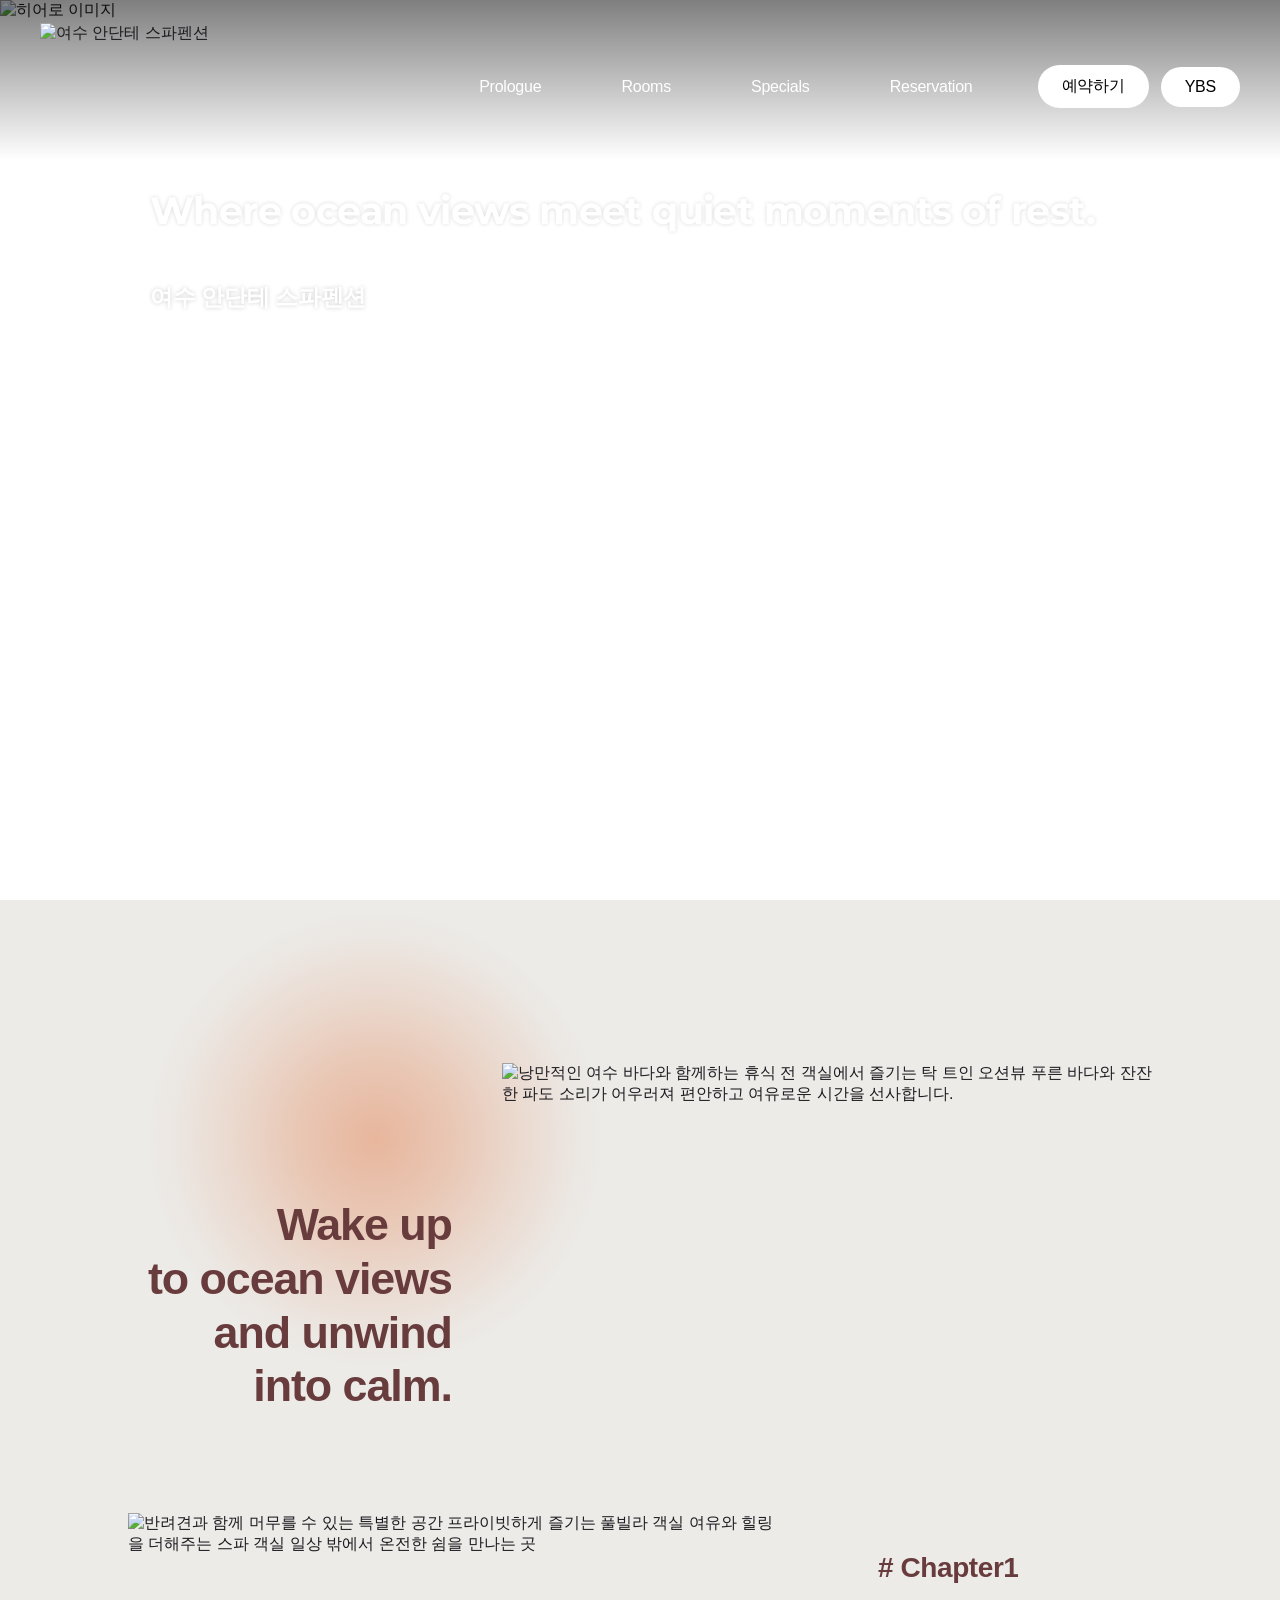
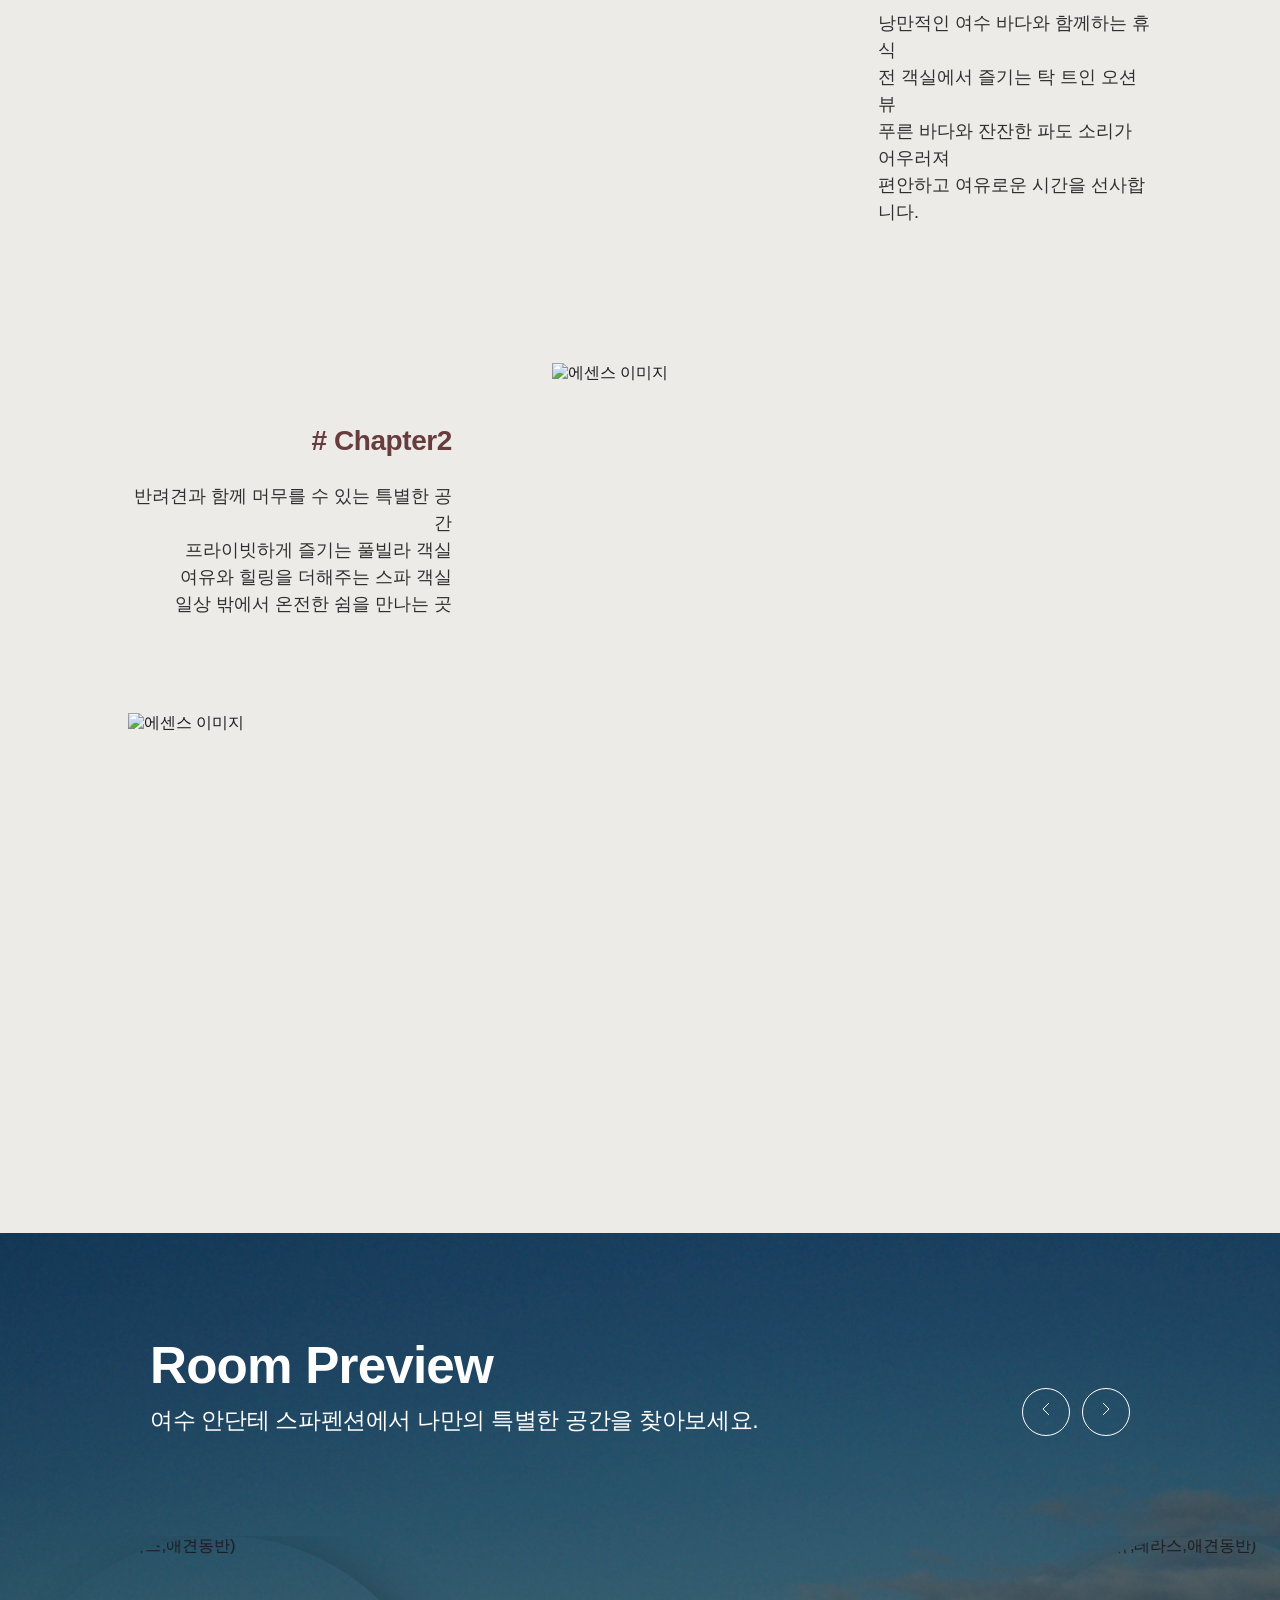
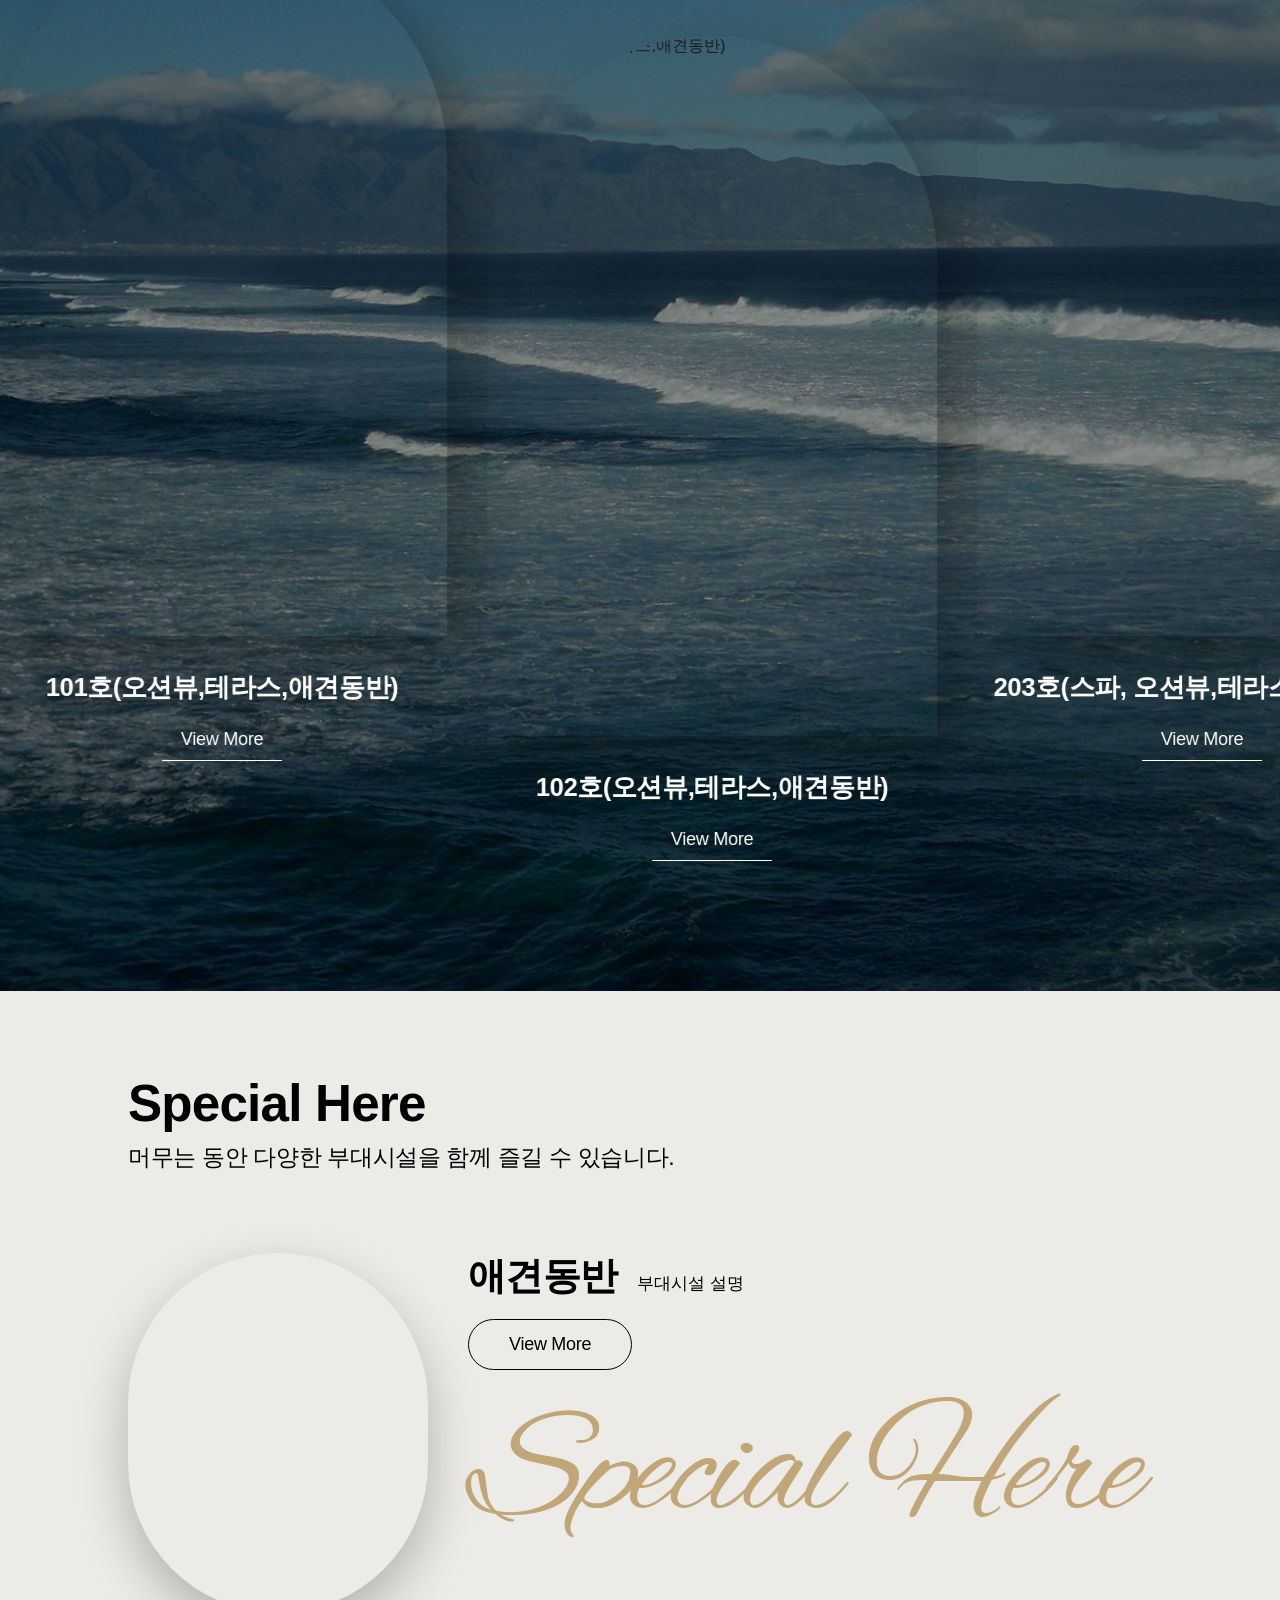
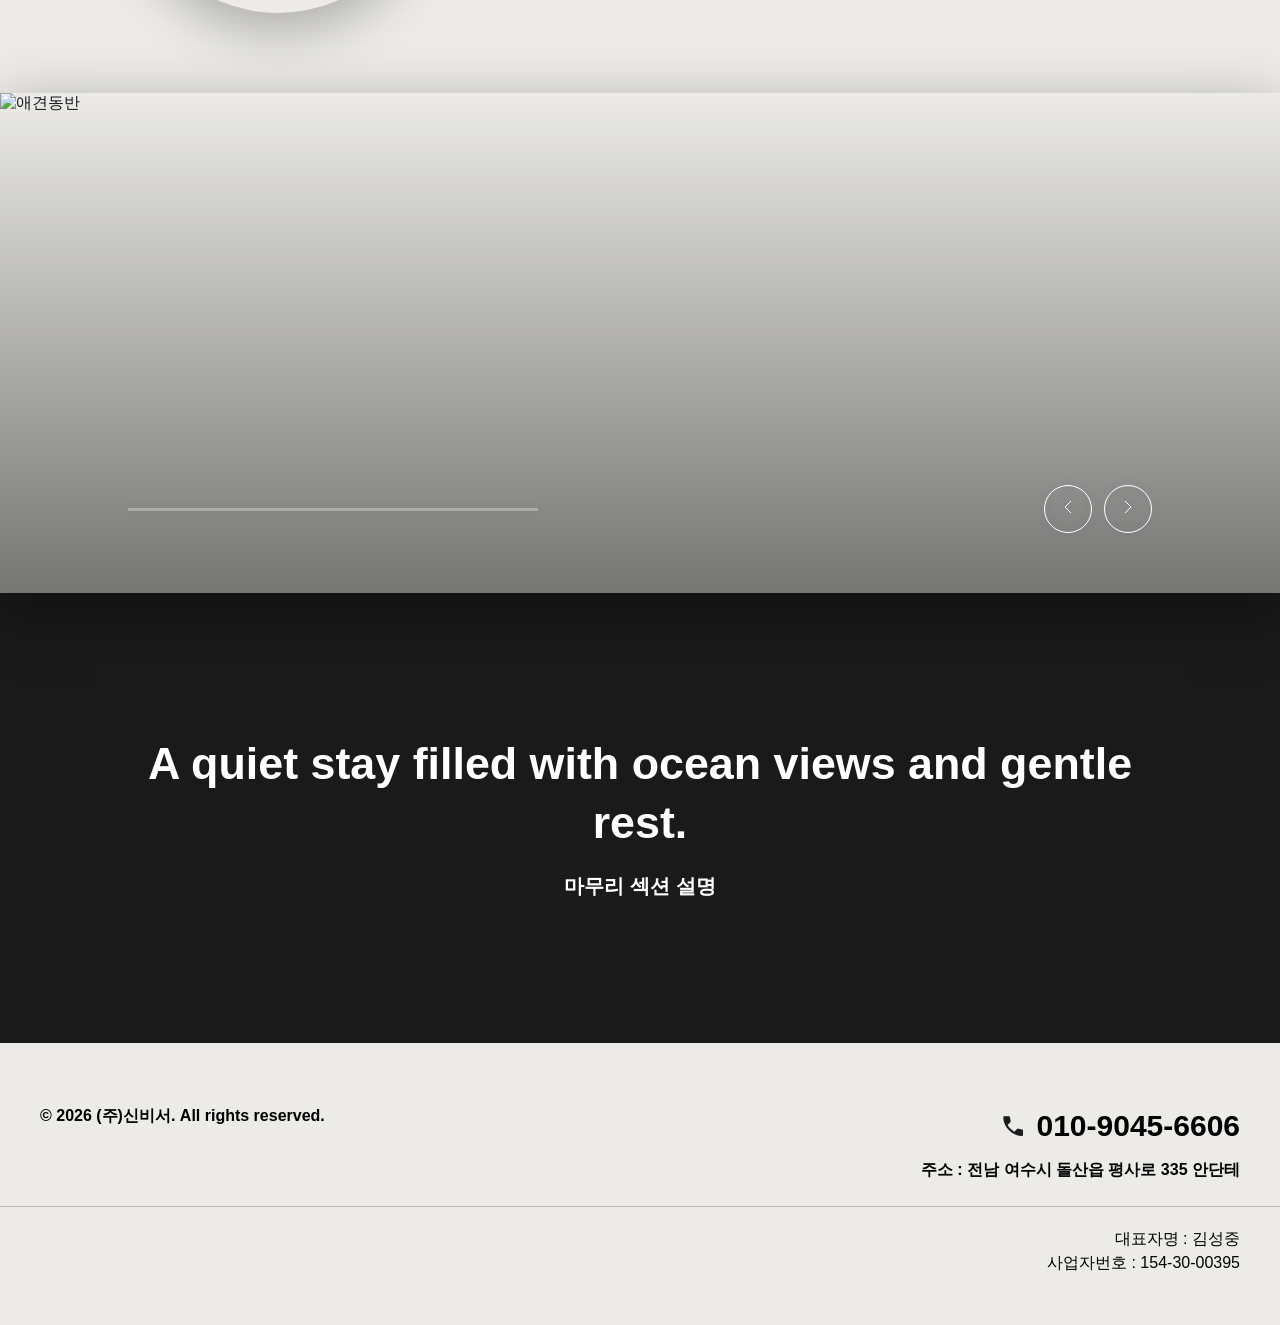
==== commit 36a785b3: "Update template code and site data" ====
--- a/index.html
+++ b/index.html
@@ -3,8 +3,10 @@
 <head>
     <meta charset="UTF-8">
     <meta name="viewport" content="width=device-width, initial-scale=1.0">
-    <title></title>
-
+    <link rel="icon" href="data:,">
+    <title>여수 안단테 스파펜션 - 홈</title>
+    <meta name="description" content="뷰를 보면서 여행을 즐기는 여수 안단테 스파펜션으로 놀러오세요.">
+    <meta name="keywords" content="여수펜션, 여수숙박, 여수여행, 여수스파펜션, 여수 안단테, 스파, 수영장, 바베큐, 커플여행, 가족여행">
     <!-- Stylesheets -->
     <link rel="stylesheet" href="styles/theme.css">
     <link rel="stylesheet" href="styles/common.css">
@@ -13,15 +15,15 @@
   <!-- Open Graph Meta Tags for Social Media -->
   <meta property="og:type" content="website" />
   <meta property="og:title" content="여수 안단테 스파펜션 - 홈" />
-  
-  
+  <meta property="og:description" content="눈부신 오션뷰를 바라보면서 스파를 즐길 수 있는  여수 안단테 스파 펜션입니다." />
+  <meta property="og:image" content="https://bookingplay-media.s3.amazonaws.com/item_images/2026/08/07/9fm2dsZTwuNj.jpg" />
   <meta property="og:url" content="https://andantespa.kr" />
 
   <!-- Twitter Card Meta Tags -->
   <meta name="twitter:card" content="summary_large_image" />
   <meta name="twitter:title" content="여수 안단테 스파펜션 - 홈" />
-  
-  
+  <meta name="twitter:description" content="눈부신 오션뷰를 바라보면서 스파를 즐길 수 있는  여수 안단테 스파 펜션입니다." />
+  <meta name="twitter:image" content="https://bookingplay-media.s3.amazonaws.com/item_images/2026/08/07/9fm2dsZTwuNj.jpg" />
 </head>
 <body>
     <!-- Navigation (Header) - page-wrapper 밖으로 분리 -->
--- a/styles/theme.css
+++ b/styles/theme.css
@@ -10,9 +10,18 @@
   font-display: swap;
 }
 
+@font-face {
+    font-family: 'Pretendard';
+    src: url('https://cdn.jsdelivr.net/gh/projectnoonnu/pretendard@1.0/Pretendard-Regular.woff2') format('woff2');
+    font-weight: 400;
+    font-display: swap;
+}
+
 /* CSS Variables */
 :root {
   --font-ko-main: 'Aritaburi', sans-serif;
   --font-ko-sub: 'Pretendard', sans-serif;
   --font-en-main: 'amandine', sans-serif;
+  --color-primary: #ecebe8;
+  --color-secondary: #683c3c;
 }
--- a/styles/common.css
+++ b/styles/common.css
@@ -87,13 +87,13 @@
 .header-logo {
     flex-shrink: 0;
     width: 210px;
-    height: 88px;
+    height: 75px;
 }
 
 .header-logo img {
     width: 100%;
     height: 100%;
-    object-fit: cover;
+    object-fit: contain;
 }
 
 .header-nav {
@@ -571,6 +571,10 @@
 
 @media (max-width: 768px) {
 
+    .address {
+        font-size: 13px;
+    }
+
     /* --- HEADER --- */
     .site-header {
         height: 70px;
@@ -813,3 +817,34 @@
         font-size: 13px;
     }
 }
+
+/* ── 푸터 농어촌민박사업자 이미지 (템플릿 확장) ─────────────────────
+   customFields.footer.ruralStayMark 가 있을 때만 매퍼가 노출한다(마크업 기본 숨김).
+   푸터에 로고가 없어 구분선 아래 사업자정보(대표자·사업자번호) 바로 위에 독립된 줄로 둔다.
+   정렬은 사업자정보와 같게 데스크톱 오른쪽, 모바일 왼쪽.
+   표시마크 이미지는 세로형(마크 + 신고번호 박스)이라 폭을 고정(PC 180px / 모바일 160px)하고 높이는 비율에 맡긴다.
+   신고번호 글자가 읽히도록 모바일에서도 160px 아래로 줄이지 않는다. */
+.footer-rural-stay-mark-wrap {
+    display: flex;
+    justify-content: flex-end;
+    margin-bottom: 12px;
+}
+
+.footer-rural-stay-mark {
+    display: block;
+    width: 180px;
+    height: auto;
+    max-width: 100%;
+    object-fit: contain;
+}
+@media (max-width: 768px) {
+    .footer-rural-stay-mark {
+        width: 160px;
+    }
+}
+
+@media (max-width: 768px) {
+    .footer-rural-stay-mark-wrap {
+        justify-content: flex-start;
+    }
+}
--- a/styles/index.css
+++ b/styles/index.css
@@ -79,6 +79,14 @@
     transform: scale(1);
 }
 
+/* Hero video 모드 */
+[data-hero-slider] [data-hero-video] {
+    position: absolute;
+    inset: 0;
+    width: 100%;
+    height: 100%;
+    object-fit: cover;
+}
 
 .main-content {
     position: absolute;
@@ -220,7 +228,7 @@
 .title-text {
     font-family: var(--font-en-main);
     font-weight: 700;
-    font-size: 60px;
+    font-size: 50px;
     line-height: 1.2;
     color: var(--color-secondary);
     letter-spacing: -1.05px;
@@ -294,6 +302,20 @@
     width: 100%;
     height: 100%;
     object-fit: cover;
+}
+
+/* Essence video 모드 */
+.essence-video-container {
+    width: 100%;
+    aspect-ratio: 16 / 9;
+    overflow: hidden;
+}
+
+.essence-video-container video {
+    width: 100%;
+    height: 100%;
+    object-fit: cover;
+    display: block;
 }
 
 .con1-1 .content-image {
@@ -509,16 +531,6 @@
     line-height: 36px;
     color: white;
     letter-spacing: -0.42px;
-    margin: 0;
-}
-
-.room-info p {
-    font-family: var(--font-ko-sub);
-    font-weight: 500;
-    font-size: clamp(15px, 1.2vw, 18px);
-    line-height: 1.5;
-    color: rgba(255, 255, 255, 0.8);
-    max-width: 435px;
     margin: 0;
 }
 
@@ -811,6 +823,15 @@
     background-position: center;
 }
 
+/* Closing video 모드 */
+.closing-video {
+    position: absolute;
+    inset: 0;
+    width: 100%;
+    height: 100%;
+    object-fit: cover;
+}
+
 .content-4-text {
     position: relative;
     z-index: 1;
@@ -1172,8 +1193,15 @@
         word-break: keep-all;
     }
 
-    .main-title br,
-    .main-subtitle br {
+    .main-title {
+        font-size: 25px !important;
+    }
+
+    .main-subtitle {
+        font-size: 16px;
+    }
+
+    .main-title br {
         display: none;
     }
 
@@ -1299,7 +1327,12 @@
         padding: 0 20px;
     }
 
+    .section-title {
+        font-size: 33px;
+    }
+
     .section-subtitle {
+        font-size: 13px;
         line-height: 1.5;
     }
 
--- a/styles/popup.css
+++ b/styles/popup.css
@@ -0,0 +1,367 @@
+/**
+ * Popup Styles
+ * 홈페이지 팝업 컴포넌트 스타일
+ */
+
+/* Popup Overlay */
+.popup-overlay {
+    position: fixed;
+    top: 0;
+    left: 0;
+    width: 100%;
+    height: 100%;
+    background: rgba(0, 0, 0, 0.6);
+    display: flex;
+    align-items: center;
+    justify-content: center;
+    z-index: 9999;
+    opacity: 0;
+    visibility: hidden;
+    transition: opacity 0.3s ease, visibility 0.3s ease;
+}
+
+.popup-overlay.active {
+    opacity: 1;
+    visibility: visible;
+}
+
+/* Popup Content Container */
+.popup-content {
+    position: relative;
+    /* 폭은 팝업별 width(작게 290 / 기본 350 / 크게 600)로 popup.js 가 정한다. 아래는 기본값 */
+    width: 350px;
+    max-width: 90vw;
+    max-height: 85vh;
+    background: var(--color-primary, #fff);
+    border-radius: 12px;
+    overflow: hidden;
+    box-shadow: 0 20px 60px rgba(0, 0, 0, 0.3);
+}
+
+/* Close Button */
+.popup-close {
+    position: absolute;
+    top: 12px;
+    right: 12px;
+    background: rgba(0, 0, 0, 0.5);
+    color: #fff;
+    border: none;
+    border-radius: 50%;
+    width: 32px;
+    height: 32px;
+    font-size: 20px;
+    line-height: 1;
+    cursor: pointer;
+    display: flex;
+    align-items: center;
+    justify-content: center;
+    z-index: 10;
+    transition: background 0.2s ease, transform 0.2s ease;
+}
+
+.popup-close:hover {
+    background: rgba(0, 0, 0, 0.7);
+    transform: scale(1.1);
+}
+
+.popup-close:focus {
+    outline: 2px solid #fff;
+    outline-offset: 2px;
+}
+
+/* Popup Image Link */
+.popup-image-link {
+    display: block;
+    text-decoration: none;
+    color: inherit;
+}
+
+/* Popup Image — <img> 로 렌더링해 원본 비율 유지(잘림 없음), 박스 폭 100% */
+.popup-image-wrap {
+    position: relative;
+    width: 100%;
+}
+
+.popup-image {
+    display: block;
+    width: 100%;
+    height: auto;
+}
+
+/* Popup Text Content */
+.popup-text-content {
+    position: absolute;
+    inset: 0;
+    box-sizing: border-box;
+    z-index: 1;
+    padding: 30px;
+    text-align: center;
+    display: flex;
+    flex-direction: column;
+    align-items: flex-start;
+    width: 100%;
+    height: 100%;
+}
+
+.popup-title {
+    font-family: var(--font-ko-main, 'GowunDodum-Regular', sans-serif);
+    font-size: 48px;
+    font-weight: 600;
+    color: var(--color-secondary, #78716c);
+    margin: 0 0 40px 0;
+    line-height: 1.4;
+    text-shadow: 0 0 1px rgba(255, 255, 255, 0.8), 0 1px 2px rgba(0, 0, 0, 0.1);
+}
+
+.popup-description {
+    font-family: var(--font-ko-sub, 'GowunDodum-Regular', sans-serif);
+    font-size: 28px;
+    color: var(--color-secondary, #78716c);
+    margin: 0;
+    line-height: 1.6;
+    text-align: left;
+    text-shadow: 0 0 1px rgba(255, 255, 255, 0.8), 0 1px 2px rgba(0, 0, 0, 0.1);
+}
+
+/* Popup Footer */
+.popup-footer {
+    display: flex;
+    justify-content: space-between;
+    align-items: center;
+    padding: 14px 20px;
+    background: var(--color-primary, #fff);
+    border-top: 1px solid rgba(0, 0, 0, 0.08);
+}
+
+.popup-today-hide {
+    font-family: var(--font-ko-sub, 'GowunDodum-Regular', sans-serif);
+    font-size: 13px;
+    color: var(--color-secondary, #78716c);
+    cursor: pointer;
+    padding: 4px 0;
+    transition: color 0.2s ease;
+    background: none;
+    border: none;
+}
+
+.popup-today-hide:hover {
+    color: #44403c;
+}
+
+.popup-close-text {
+    font-family: var(--font-ko-sub, 'GowunDodum-Regular', sans-serif);
+    font-size: 13px;
+    color: var(--color-secondary, #78716c);
+    cursor: pointer;
+    padding: 4px 8px;
+    transition: color 0.2s ease;
+    background: none;
+    border: none;
+}
+
+.popup-close-text:hover {
+    color: #44403c;
+}
+
+/* Popup Container (hidden by default) */
+#popup-container {
+    display: none;
+}
+
+#popup-container:not(:empty) {
+    display: block;
+}
+
+/* Slider Styles */
+.popup-slider {
+    position: relative;
+    width: 100%;
+}
+
+.popup-slides {
+    position: relative;
+    width: 100%;
+    aspect-ratio: 3 / 4;
+    overflow: hidden;
+}
+
+.popup-slide {
+    position: absolute;
+    top: 0;
+    left: 0;
+    width: 100%;
+    height: 100%;
+    opacity: 0;
+    visibility: hidden;
+    transform: scale(1.05);
+    transition: opacity 0.6s ease, visibility 0.6s ease, transform 0.6s ease;
+}
+
+.popup-slide.active {
+    opacity: 1;
+    visibility: visible;
+    transform: scale(1);
+}
+
+.popup-slide .popup-image-wrap {
+    width: 100%;
+    height: 100%;
+}
+
+/* 슬라이더 높이는 첫 이미지 비율로 고정되므로 나머지 이미지는 잘리지 않게 안에 맞춘다 */
+.popup-slide .popup-image {
+    width: 100%;
+    height: 100%;
+    object-fit: contain;
+}
+
+/* Arrow Navigation */
+.popup-arrow {
+    position: absolute;
+    top: 50%;
+    transform: translateY(-50%);
+    background: rgba(0, 0, 0, 0.4);
+    color: #fff;
+    border: none;
+    width: 40px;
+    height: 40px;
+    font-size: 18px;
+    cursor: pointer;
+    display: flex;
+    align-items: center;
+    justify-content: center;
+    z-index: 10;
+    border-radius: 50%;
+    transition: background 0.2s ease, transform 0.2s ease;
+}
+
+.popup-arrow:hover {
+    background: rgba(0, 0, 0, 0.6);
+    transform: translateY(-50%) scale(1.1);
+}
+
+.popup-arrow--prev {
+    left: 12px;
+}
+
+.popup-arrow--next {
+    right: 12px;
+}
+
+/* Dot Navigation */
+.popup-dots {
+    position: absolute;
+    bottom: 16px;
+    left: 50%;
+    transform: translateX(-50%);
+    display: flex;
+    gap: 8px;
+    z-index: 10;
+}
+
+.popup-dot {
+    width: 8px;
+    height: 8px;
+    border-radius: 50%;
+    background: rgba(255, 255, 255, 0.5);
+    border: none;
+    cursor: pointer;
+    padding: 0;
+    transition: background 0.2s ease, transform 0.2s ease;
+}
+
+.popup-dot.active {
+    background: #fff;
+    transform: scale(1.2);
+}
+
+.popup-dot:hover {
+    background: rgba(255, 255, 255, 0.8);
+}
+
+/* Mobile Responsive */
+@media (max-width: 640px) {
+    .popup-content {
+        max-width: 90%;
+        max-height: 85vh;
+        border-radius: 8px;
+    }
+
+    .popup-close {
+        top: 8px;
+        right: 8px;
+        width: 28px;
+        height: 28px;
+        font-size: 18px;
+    }
+
+    .popup-text-content {
+        padding: 30px;
+    }
+
+    .popup-title {
+        font-size: 36px;
+    }
+
+    .popup-description {
+        font-size: 24px;
+    }
+
+    .popup-footer {
+        padding: 12px 16px;
+    }
+
+    .popup-today-hide,
+    .popup-close-text {
+        font-size: 12px;
+    }
+
+    .popup-arrow {
+        width: 36px;
+        height: 36px;
+        font-size: 16px;
+    }
+
+    .popup-arrow--prev {
+        left: 8px;
+    }
+
+    .popup-arrow--next {
+        right: 8px;
+    }
+
+    .popup-dot {
+        width: 10px;
+        height: 10px;
+    }
+
+    .popup-dots {
+        gap: 10px;
+    }
+}
+
+/* Tablet */
+@media (min-width: 641px) and (max-width: 1024px) {
+    .popup-content {
+        max-width: 80vw;
+    }
+}
+
+/* Desktop */
+@media (min-width: 1025px) {
+    .popup-content {
+        max-width: 800px;
+    }
+}
+
+
+/* Popup open scroll lock */
+body.popup-open,
+html.popup-open {
+    overflow: hidden !important;
+    position: fixed !important;
+    width: 100% !important;
+    height: 100% !important;
+    top: 0 !important;
+    left: 0 !important;
+}
